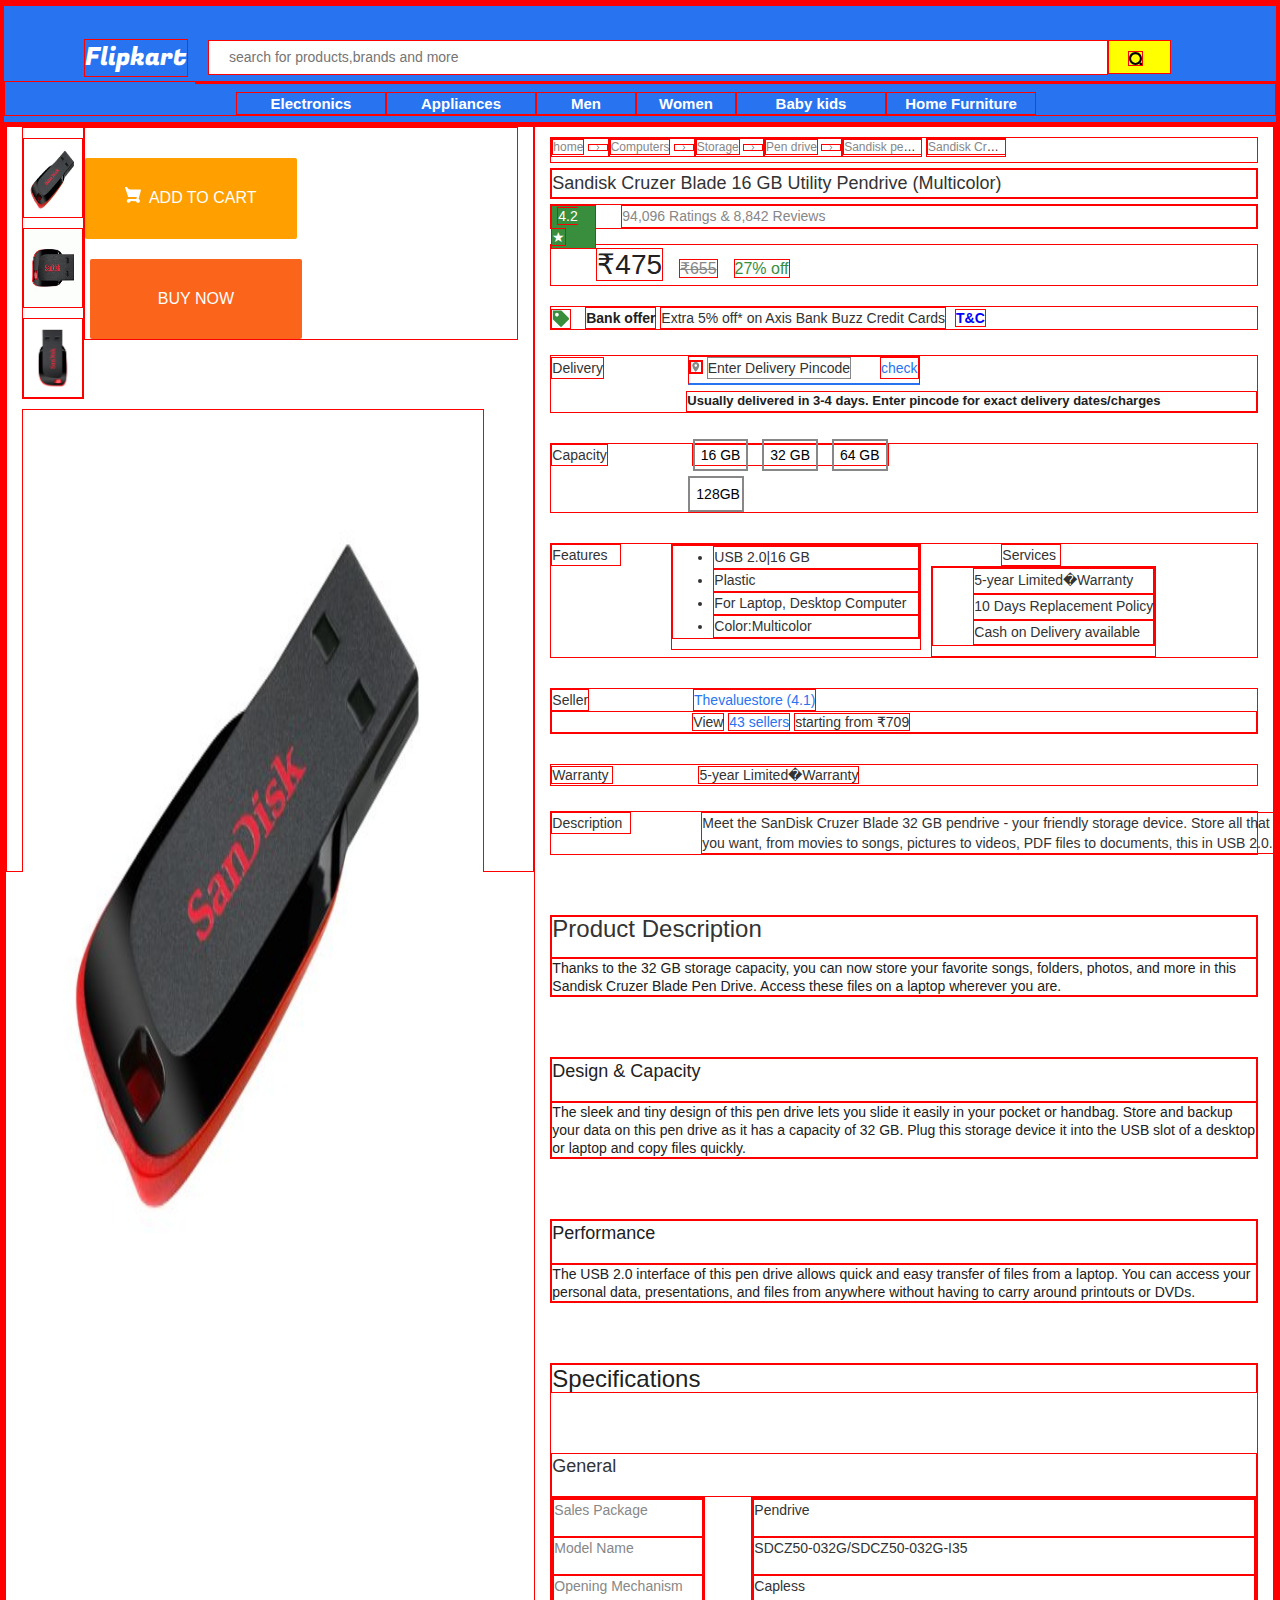
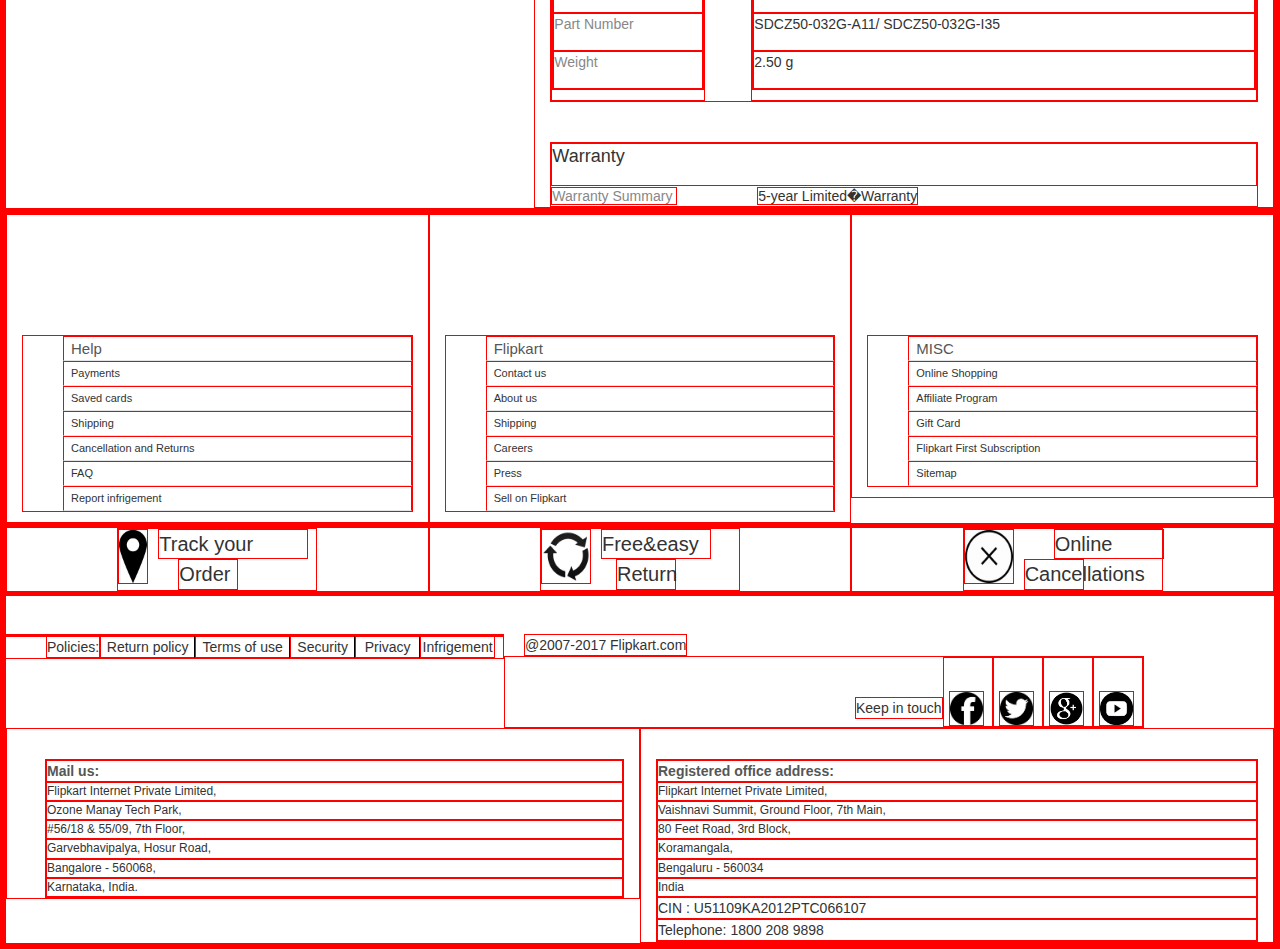
==== flipkart1.html @ 016a79a9 "Inital Commit" ====
<!DOCtype.html>
<html>
<head>
	<title></title>
	<link rel="stylesheet" href="flipkart1.css"/>
    <link rel="stylesheet" href="https://maxcdn.bootstrapcdn.com/bootstrap/3.3.7/css/bootstrap.min.css">
    <link href="https://fonts.googleapis.com/css?family=Fugaz+One" rel="stylesheet">
    </head>
    <body>

    	<section class="wrapper">
    		<div class="header clearfix">
			
			<div class="text-logo">
				Flipkart
			</div><!--end of text logo-->

			<div class="textarea">
				<input placeholder="search for products,brands and more"/>

				
         <div class="search">
				 <svg class="_2BhAHa" width="15px" height="15px" xmlns="http://www.w3.org/2000/svg" ><path d="M11.618 9.897l4.224 4.212c.092.09.1.23.02.312l-1.464 1.46c-.08.08-.222.072-.314-.02L9.868 11.66M6.486 10.9c-2.42 0-4.38-1.955-4.38-4.367 0-2.413 1.96-4.37 4.38-4.37s4.38 1.957 4.38 4.37c0 2.412-1.96 4.368-4.38 4.368m0-10.834C2.904.066 0 2.96 0 6.533 0 10.105 2.904 13 6.486 13s6.487-2.895 6.487-6.467c0-3.572-2.905-6.467-6.487-6.467"></path></svg>

				 </div>

			</div><!--end of textarea-->
            
           <div class="frontbar clearfix">
           	<ul>
           		<li>Electronics</li>
           		<li>Appliances</li>
           		<li class="entity">Men</li>
           		<li class="entity">Women</li>
           		<li>Baby&nbsp;kids</li>
           		<li>Home&nbsp;Furniture</li>
           	</ul>

           </div><!--end of frontbar-->  
		</div><!--end of header-->
    	
        <section class="product-description">
          	<div class="container-fluid">
          <div class="row">
              
              <div class="col-md-5">
              	
              	<div class="image-wrapper">
              	<div class="image-container clearfix">
              		<img src="./assests/flipkart2/pendrive.jpg">
              	</div>
              	<div class="image-container clearfix">
              		<img src="./assests/flipkart2/pendrive1.jpg">
              	</div>
              	<div class="image-container clearfix">
              		<img src="./assests/flipkart2/pendrive2.jpg">
              	</div>
               </div><!--end of image-wrapper-->

               <div class="image-container2 clearfix">
               	<img src="./assests/flipkart2/pendrive.jpg">
               </div><!--end of image-container2-->

               <div class="button-container">
               	<button class="but1">
               	<svg class="_3oJBMI" width="16" height="16" viewBox="0 0 16 16" xmlns="http://www.w3.org/2000/svg" data-reactid="101"><path class="" d="M15.32 2.405H4.887C3 2.405 2.46.805 2.46.805L2.257.21C2.208.085 2.083 0 1.946 0H.336C.1 0-.064.24.024.46l.644 1.945L3.11 9.767c.047.137.175.23.32.23h8.418l-.493 1.958H3.768l.002.003c-.017 0-.033-.003-.05-.003-1.06 0-1.92.86-1.92 1.92s.86 1.92 1.92 1.92c.99 0 1.805-.75 1.91-1.712l5.55.076c.12.922.91 1.636 1.867 1.636 1.04 0 1.885-.844 1.885-1.885 0-.866-.584-1.593-1.38-1.814l2.423-8.832c.12-.433-.206-.86-.655-.86" fill="#fff" data-reactid="102"></path></svg>
               	ADD TO CART
               	</button>
               	<button class="but2">BUY NOW</button>
               </div>
                  
              
              </div><!--end of col-md-5-->
        
              <div class="col-md-7">
        	  
        	  <div class="description1">
        	  	
        	       <div class="descrip1">
        	       <a>home</a>
                   <svg width="16" height="27" viewBox="0 0 16 27" xmlns="http://www.w3.org/2000/svg" class="_2XP0B_" data-reactid="132">
                   <path d="M16 23.207L6.11 13.161 16 3.093 12.955 0 0 13.161l12.955 13.161z" fill="#fff" class="_24NaUy" data-reactid="133"></path>
                   </svg>
        	       </div>
        	      
        	        <div class="descrip1">
        	        <a>Computers</a>
                    <svg width="16" height="27" viewBox="0 0 16 27" xmlns="http://www.w3.org/2000/svg" class="_2XP0B_">
                    <path d="M16 23.207L6.11 13.161 16 3.093 12.955 0 0 13.161l12.955 13.161z" fill="#fff" class="_24NaUy">	
                    </path>
                    </svg>
        	       </div>
        	       
        	       <div class="descrip1">
        	         <a>Storage</a>
                    <svg width="16" height="27" viewBox="0 0 16 27" xmlns="http://www.w3.org/2000/svg" class="_2XP0B_">
                    <path d="M16 23.207L6.11 13.161 16 3.093 12.955 0 0 13.161l12.955 13.161z" fill="#fff" class="_24NaUy">	
                    </path>
                    </svg>
        	       </div>
        	       
        	       <div class="descrip1">
        	       <a>Pen drive</a>
                   <svg width="16" height="27" viewBox="0 0 16 27" xmlns="http://www.w3.org/2000/svg" class="_2XP0B_">
                   <path d="M16 23.207L6.11 13.161 16 3.093 12.955 0 0 13.161l12.955 13.161z" fill="#fff" class="_24NaUy">
                   </path>
                   </svg>
        	       </div>
        	       
        	       <div class="sandisk">
        	       <a>Sandisk pen drives</a>
                   <svg width="16" height="27" viewBox="0 0 16 27" xmlns="http://www.w3.org/2000/svg" class="_2XP0B_">
                   <path d="M16 23.207L6.11 13.161 16 3.093 12.955 0 0 13.161l12.955 13.161z" fill="#fff" class="_24NaUy">
                   </path>
                   </svg>
        	       </div>
        	       
        	      <div class="sandisk">
        	       <a>Sandisk Cruzer Blade 32 GB (Multicolor)
        	      </a> 
        	      </div> 
        	  </div><!--end of description1-->
             
             <div class="description2">
              
              <div class="descrip2">
              Sandisk Cruzer Blade 16 GB Utility Pendrive  (Multicolor)	
              </div>
              
              </div><!--end of description2-->

              <div class="description3">
              
              <div class="descrip3">
              	<span>4.2 ★ </span>
              </div>

              <div class="ratings">
              	94,096 Ratings & 8,842 Reviews
              </div>
              
              </div><!--end of description3-->

              <div class="description4">
              	
              	<span class="discount-price">₹475</span>
              	<span class="actual-price">₹655</span>
              	<span class="discount-offer">27% off</span>
              
              </div><!--end of description4-->
             
             <div class="description5">
              
              <div class="descrip5-image">	
              <img src="[data-uri]" width="18" height="18" class="_3Amlen" data-reactid="188">
              </div>
             	
              <div class="bank-discount">
              Bank offer
              </div>

              <div class="extra-off">
              Extra 5% off* on Axis Bank Buzz Credit Cards
              </div>
                
              <span class="terms">
              	T&C
              </span>

             </div><!--end of description5-->
              
              <div class="description6">
              
              <div class="delivery-title">
              	Delivery
              </div>
               
              <div class="delivery-pincode">
               
              <div class="svg">
              	<svg width="12" height="12" viewBox="0 0 9 12" class="_3VH2pM" xmlns="http://www.w3.org/2000/svg"><path fill="#2874f0" class="_16TkYi" d="M4.2 5.7c-.828 0-1.5-.672-1.5-1.5 0-.398.158-.78.44-1.06.28-.282.662-.44 1.06-.44.828 0 1.5.672 1.5 1.5 0 .398-.158.78-.44 1.06-.28.282-.662.44-1.06.44zm0-5.7C1.88 0 0 1.88 0 4.2 0 7.35 4.2 12 4.2 12s4.2-4.65 4.2-7.8C8.4 1.88 6.52 0 4.2 0z" fill-rule="evenodd"></path></svg>
              </div>   	
               
               <div class="submit-pincode">
               	Enter Delivery Pincode
               </div>

               <div class="check-pincode">
               	check
               </div>

              </div><!--end of delivery-pincode-->
                 
               <div class="Delivery-time">
               	Usually delivered in 3-4 days. Enter pincode for exact delivery dates/charges
               </div>
              </div><!--end of description6-->

              <div class="description7">
              	<div class="capacity-title">
              	Capacity
              	</div>

              	<div class="drive-space">
              	<span class="drive-actualspace">16 GB</span>
              	<span class="drive-actualspace1">32 GB</span>
             	<span class="drive-actualspace1">64 GB</span>
              	</div>

              	<div class="drive-actualspace2"> 
                128GB
              	</div>
              	</div><!--end of description7-->
               
                <div class="description8 clearfix">
                	<div class="feature-title">
                	Features
                	</div>

                   <div class="feature-list">
                   	<ul>
        		    <li>USB 2.0|16 GB</li>
                    <li>Plastic</li>           		
                	<li>For Laptop, Desktop Computer</li>
                    <li>Color:Multicolor</li>           
                   	</ul>

                   </div>

                   <div class="service-title">
                   	Services
                   </div>

                   <div class="service-feature">
                   	<ul>
                   	<li>5-year Limited�Warranty</li>
                   	<li>10 Days Replacement Policy</li>
                  	<li>Cash on Delivery available</li>
                   	</ul>
                   </div>
                </div><!--end of description8-->
              
                <div class="description9">
                	
                	<div class="seller-title">
                		Seller
                	</div>

                    <div class="seller-store">
                    	Thevaluestore (4.1)
                    </div>
                     
                     <div>
                   <span class="seller-views">View</span>
                   	<span class="seller-views1"> 43 sellers</span> 
                   	<span class="seller-views2">starting from ₹709</span>
                    </div>
                </div><!--end of description9-->

                <div class="description10">
                	<span class="warranty-title">
                		Warranty
                	</span>

                	<span class="warranty-period">
                		5-year Limited�Warranty
                	</span>
                </div><!--end of description10-->
                 
                <div class="description11">
                
                <div class="description-title">
                Description	
                </div>
                
                <div class="product-description1">
                 Meet the SanDisk Cruzer Blade 32 GB pendrive - your friendly storage device. Store all that you want, from movies to songs, pictures to videos, PDF files to documents, this in USB 2.0. 
               	</div>
                </div><!--end of description11-->
                    
                  <div class="description12">
                    	
                    	<div class="producttitle-description">
                    		Product Description
                    	</div>
                    	
                    	<div class="actualproduct-description">
                    	Thanks to the 32 GB storage capacity, you can now store your favorite songs, folders, photos, and more in this Sandisk Cruzer Blade Pen Drive. Access these files on a laptop wherever you are.	
                    	</div>
                  </div><!--end of description12-->

                   <div class="description13">
                    	
                   	<div class="product-design">
                    		Design & Capacity
                   	</div>
                    	
                    <div class="actualproduct-design">
                    	The sleek and tiny design of this pen drive lets you slide it easily in your pocket or handbag. Store and backup your data on this pen drive as it has a capacity of 32 GB. Plug this storage device it into the USB slot of a desktop or laptop and copy files quickly.
                    	</div>
                  </div><!--end of description13-->
                 
                 <div class="description14">
                    	
                   	<div class="product-design">
                    		Performance
                   	</div>
                    	
                    <div class="actualproduct-design">
                    	The USB 2.0 interface of this pen drive allows quick and easy transfer of files from a laptop. You can access your personal data, presentations, and files from anywhere without having to carry around printouts or DVDs.
                    	</div>
                  </div><!--end of description14-->

                 <div class="description15"> 
                 
                 <div class="product-specification">
                 	Specifications
                 </div>

                 <div class="gen">
                 	General
                 </div>
 
                 <div class="general-part1">
                 	<ul>
                 		<li>Sales Package</li>
                 		<li>Model Name</li>
                 		<li>Opening Mechanism</li>
                 		<li>Part Number</li>
                 		<li>Weight</li>
                 	</ul>
                 </div>                 

                 <div class="general-part2">
                 	<ul>
                 	<li>Pendrive</li>
                 	<li>SDCZ50-032G/SDCZ50-032G-I35</li>
                 	<li>Capless</li>
                	<li>SDCZ50-032G-A11/ SDCZ50-032G-I35</li>
                 	<li>2.50 g</li>
                 	</ul>
                 </div>                 
                   
                 </div><!--end of description15-->

                  <div class="description16">
                    
                    <div class="Warranty-details">Warranty
                    </div>
                    <span class="warranty-sum">
                    	Warranty Summary
                    </span>
                    <span class="warranty-sum1">5-year Limited�Warranty</span>
                    
                  </div><!--end of description16-->
              </div><!--end of col-md-7-->
            
            </div>
            </div><!--end of container-fluid--> 
        </section><!--end of product-description--> 


        <div class="footer">
        <div class="container-fluid">
          <div class="row">
            <div class="col-md-4">
                 <ul class="site-information">
                   
                   <li id="first-title">Help</li>
                   <li>Payments</li>
                   <li>Saved cards</li>
                   <li>Shipping</li>
                   <li>Cancellation and Returns</li>
                   <li>FAQ</li>
                   <li>Report infrigement</li>
                 
                 </ul>           
            </div><!--end of col-md-4-->
            
             <div class="col-md-4">
              <ul class="site-information">
                   
                   <li id="first-title">Flipkart</li>
                   <li>Contact us</li>
                   <li>About us</li>
                   <li>Shipping</li>
                   <li>Careers</li>
                   <li>Press</li>
                   <li>Sell on Flipkart</li>
                 
                 </ul>           
            </div><!--end of col-md-4-->

             <div class="col-md-4">
              <ul class="site-information">
                   
                   <li id="first-title">MISC</li>
                   <li>Online Shopping</li>
                   <li>Affiliate Program</li>
                   <li>Gift Card</li>
                   <li>Flipkart First Subscription</li>
                   <li>Sitemap</li>
                   
                 </ul>
            </div><!--end of col-md-4-->
          </div><!--emd of row-->
        </div><!--end of container-fluid5-->

       <div class="container-fluid">
         <div class="row">
           <div class="col-md-4">
           
            <section class="box">
             <div class="image1">
               <img src="./assests/location.png"> 
             </div>  
             <div class="track-container">Track your</div>
             <div class="order-container">Order</div>
             </section>
           
           </div><!--end of col-md-4-->
           
           <div class="col-md-4">
             
              <section class="box">
             <div class="image2">
               <img src="./assests/recycle.png"> 
             </div>  
             <div class="free-container">Free&easy</div>
             <div class="return-container">Return</div>
             </section>

           </div><!--end of col-md-4-->
           <div class="col-md-4">
             
              <section class="box">
             <div class="image3">
               <img src="./assests/cancel.png"> 
             </div>  
             <div class="online-container">Online</div>
             <div class="cancel-container">Cancellations</div>
             </section>

           </div><!--end of col-md-4-->
         </div><!--end of row-->
       </div><!--end of container-fluid6-->

       <div class="policies">
         
         <ul>
           <li class="first-policy">Policies:</li>
            <li  class="policy-title">Return policy</li>
             <li class="policy-title">Terms of use</li>
              <li class="policy-title1">Security</li>
               <li class="policy-title1">Privacy</li>
                <li class="policy-title2">Infrigement</li>
         </ul>
       </div><!--end of policies-->

       <div class="copyright">
       @2007-2017 Flipkart.com
       </div><!--end of copyright-->


       <div class="touch clearfix">
       
       <div class="keep">Keep in touch</div>
       
       <section class="social">
       <div class="facebook">
         <img src="./assests/keep in touch/facebook.jpg">
       </div>
       </section>
       
       <section class="social">
       <div class="twitter">
         <img src="./assests/keep in touch/twitter.jpg">
       </div>
       </section>

       <section class="social">
       <div class="google">
         <img src="./assests/keep in touch/google.png">
       </div>
       </section>
       
       <section class="social">
       <div class="youtube">
         <img src="./assests/keep in touch/youtube.jpg">
       </div>
       </section>
       </div><!--end of touch-->
       
      
      <div class="container-fluid">
      <div class="row">
      
      <div class="col-md-6">
      <section class="mail-container">
        
        <div id="mail">Mail us:</div>
        <div class="address">Flipkart Internet Private Limited,</div>
         <div class="address">Ozone Manay Tech Park,</div>
          <div class="address">#56/18 & 55/09, 7th Floor,</div>
           <div class="address">Garvebhavipalya, Hosur Road,</div>
            <div class="address">Bangalore - 560068,</div>
             <div class="address">Karnataka, India.</div>
      
      </section><!--end of mail-container-->  
      </div><!--end of col-md-6-->

      <div class="col-md-6">
      <section class="office-container">
       
        <div id="office">Registered office address:</div>
        <div class="address">Flipkart Internet Private Limited,</div>
         <div class="address">Vaishnavi Summit, Ground Floor, 7th Main,</div>
          <div class="address">80 Feet Road, 3rd Block,</div>
           <div class="address">Koramangala,</div>
            <div class="address">Bengaluru - 560034</div>
             <div class="address">India</div>
             <div class="adress">CIN : U51109KA2012PTC066107</div>
             <div class="adress">Telephone: 1800 208 9898</div>
      
      </section><!--end of office-container--> 
      </div><!--end of col-md-6-->
      </div><!--end of row-->
      </div><!--end of container-fluid7-->
        
      </div><!--end of footer--> 
          
    	</section><!--end of wrapper-->

    </body>
    </html>
---- flipkart1.css ----
*{
	border:1px solid red;
}

.clearfix:after {
  content: "";
  display: table;
  clear: both;
}

.header{
	background-color:#2874f0;
	color:white;
	height:120px;
}

.text-logo{
	font-size: 25px;
    margin-top: 35px;
    margin-left: 80px;
    float:left;
  font-family: 'Fugaz One', cursive;
}

.textarea input{
   margin-left:20px;
   margin-top: 35px;
   width:900px;
   height:35px;
   line-height:35px;
   padding-left:20px;
   float:left;
   color:black;
}

.search{ 

    width: 63px;
    height: 34.4px;
    background-color: yellow;
    float: left;
    margin-top: 35px;   
}

._2BhAHa{
	
   margin-top: 10px;
   margin-left: 19px;
}
.frontbar{
margin-top:75px;
}

.frontbar ul li {
    list-style: none;
    float: left;
    text-decoration: none;
    font-size: 15px;
    width: 150px;
    text-align: center;
    margin-top: 9px;
    letter-spacing:0;
    font-weight:bold;
}

.frontbar ul{
	margin-left:190px;
}

.frontbar .entity{
	width:100px;
}

.image-wrapper{
	float:left;
}

.image-container{
	width:60px;
	height:80px;
	margin-top:10px;
	
}

.image-container img{
	width:100%;
	height:100%;
}

.image-container2{
	
    max-height: 462px;
    max-width: 462px;
	margin-top:10px;
	float:left; 
}

.image-container2 img{
	width:100%;
	height:100%;
	
}

.button-container{
max-width:462px;
margin-left:62px;
}

.but1{
    margin-top: 30px;
    width: 49%;
    height: 9%;
    border: none;
    border-radius:2px;
    background: #ff9f00;
    color: #fff;
    outline:none;
    cursor:pointer;
    font-size:16px;
    font-weight:500;
}

._3oJBMI{
	margin-right:4px;
	border:none;
}

.but2{
    margin-top: 20px;
    width: 49%;
    height: 9%;
    margin-left: 5px;
    background-color:#fb641b;
    color:white;
    outline:none;
    cursor:pointer;
    font-size:16px;
    font-weight:500;
    border:none;
    border-radius:2px;

}

.description1{
	margin-top:10px;
}



.descrip1{
	display:inline-block;
	/*width:80px*/
	float:left;
    font-size:12px;
    cursor:pointer;
    text-decoration:none;
    color:inherit; 
}

.descrip1 a{
	text-decoration:none; 
	color: #878787;
}

.sandisk{
	
    font-size:12px; 
    display:inline-block;
    cursor:pointer;
    text-decoration:none;
    color:inherit; 
    max-width: 80px;
    white-space: nowrap;
    overflow: hidden;
    text-overflow: ellipsis;
}

  .sandisk a{
	text-decoration:none; 
	color: #878787;
}

._2XP0B_ {
    height: 7px;
    width: 20px;
    /*-webkit-transform: rotate(180deg);*/
    transform: rotate(180deg);
    vertical-align: middle;
}

._24NaUy {
    fill: #878787;
}

.description2{
	 margin-top: 5px;
}

.descrip2{
  font-size: 18px;
  font-weight: inherit;
  line-height:1.5; 
}

.description3{
 margin-top: 5px;
 line-height:1.5; 

}

.descrip3{
	width:45px;
	background-color:#388e3c;
	color:white;
	float:left;
}

.descrip3 span{
	margin-left:5px; 
}

.ratings{
	font-weight:500;
    color:#878787;
    margin-left:70px;
}

.description4{
	margin-top:15px;
}

.discount-price{
    font-size: 28px;
    font-weight:500;
    color: #212121;
}

.actual-price{
    font-size: 16px;
    margin-left:12px;
    color: #878787;
    text-decoration:line-through;
}
.discount-offer{
    margin-left: 12px;
    font-size: 16px;
    font-weight: 500;
    color: #388e3c;
}

.description5{
	margin-top:20px;
}

.descrip5-image{
display:inline-block; 
}

.bank-discount{
	margin-left:10px;
	color: #212121;
    font-weight:bold;
    display:inline-block; 
    font-size:14px; 
}

.extra-off{
	display:inline-block;

}

.terms{
    margin-left: 5px;
    font-weight: bold;
    color: blue;
}

.description6{
	margin-top:25px;
}

.delivery-title{
display:inline-block;
fill: #878787 
 font-size:13px;
 font-weight: 500;
}

.delivery-pincode{
	display:inline-block;
	border-bottom:2px solid #2874f0;
	padding-bottom:4px;
	margin-left: 80px;  
}

.svg{
display:inline-block;
}

._16TkYi{
	fill: #878787; 
}

.submit-pincode{
display:inline-block;
letter-spacing:0; 
border:1px solid #878787;
}

.check-pincode{
display:inline-block;
margin-left:25px;
color:#2874f0; 
}

.delivery-time{
    margin-left: 135px;
    margin-top: 6;
    color: #212121;
    font-weight:bold;
    font-size:13px;
}

.description7{
margin-top:30px;
}

.capacity-title{
	display:inline-block; 
}

.drive-space{
	display:inline-block;
	margin-left:80px; 
}

.drive-actualspace{
 border:2px solid #878787;
 padding:6px;
 color:black;
}

.drive-actualspace1{
border:2px solid #878787;
padding:6px;
margin-left:10px;
color:black;
	}

.drive-actualspace2{
    border: 2px solid #878787;
    padding: 6px;
    margin-left: 137px;
    color: black;
    width: 56px;
    margin-top:10px;
	}

	.description8{
		margin-top:30px;
	}

	.feature-title{
		width:70px;
		float:left;  
		 
	}

	.feature-list {
		
		width:250px; 
		margin-left:50px;
		float:left;
	    line-height: 1.5; 
	    
	}

	.service-title{
    width:60px;
    float:left;
    margin-left:80px; 
	}

	.service-feature{
		float:left;
		list-style:none;
		margin-left:10px;
	    line-height: 1.7; 
	}

	.service-feature li{
	list-style:none;
	 
	}

	.description9{
		margin-top:30px;
	}

	.seller-title{
		display:inline-block;

	}

	.seller-store{
	 display: inline-block;
     margin-left: 100;
     color:#2874f0;
	}

	.seller-views{
		margin-left: 140px;
	}

	.seller-views1{
		color:#2874f0;
	}

    .description10{
      margin-top:30px;
       }
    
	.warranty-title{
     margin-left:;
	}

	.warranty-period{
	margin-left:85px;	
	}

	.description11{
		margin-top:25px;
	}

	.description-title{
		float:left;
		width:80px;
	}

	.product-description1{
	 /*float: left;*/
    width: 595px;
    margin-left:150px;
	}

	.description12{
		margin-top:60px;
		
	}

    .producttitle-description{
    	font-size: 24px;
    font-weight: 500;
    line-height: 1;
    padding-bottom: 16px;
    }

    .actualproduct-description{
    font-size: 14px;
    font-weight: 400;
    line-height: 1.29;
    color: #212121;
    }

   .description13{
       margin-top:60px;
	   
   } 

   .product-design{
     font-size: 18px;
    font-weight: 400;
    color: #212121;
    padding-bottom: 16px;

    }

   .actualproduct-design{
    font-size: 14px;
    font-weight: 400;
    line-height: 1.29;
    color: #212121;

    }

   .description14{
       margin-top:60px;
	   
   }

   .product-design{
     font-size: 18px;
    font-weight: 400;
    color: #212121;
    padding-bottom: 16px;
   }

   .actualproduct-design{
     font-size: 14px;
    font-weight: 400;
    line-height: 1.29;
    color: #212121;
   }

    .description15{
       margin-top:60px;
    } 
   
   .product-specification{
      font-size: 24px;
    font-weight: 500;
    line-height: 1.14;
    color: #212121;
   }

   .gen{
   	    padding-bottom: 16px;
    font-size: 18px;
    white-space: nowrap;
    line-height: 1.4;
    margin-top:60px;
   }

.general-part1{

	float: left;
}
 
   .general-part1 li{
    list-style:none; 
    padding-bottom:16px;
    color: #878787;
    width: 150px;
   
   }

   .general-part1 ul{
   	padding:0;
   }

  .general-part2{
	margin-left:200px;
    }

   .general-part2 li{
    list-style:none; 
    padding-bottom:16px;
    /*color: #878787;*/
    /*float:left;*/
   }

   .general-part2 ul{
   	padding:0;
   }

   .description16{
       margin-top:40px;
    } 

   .Warranty-details{
   	 padding-bottom: 16px;
    font-size: 18px;
    white-space: nowrap;
    line-height: 1.4;
   }

   .warranty-sum{
   	color: #878787;
   }
   .warranty-sum1{
    margin-left: 80px;
   }


   #first-title{
  font-size: 15px;
  color:#565656;
  font-weight:500;
  padding:0 7px;
  
}

.site-information{
	margin-top: 120px;
}

.site-information li{
list-style:none;
border-bottom:1px solid #e4e4e4;
font-size:11px;
padding:2px; 
padding:0 7px;
line-height:23px;


}

.box{
width:200px;
margin:auto;
}

.image1{
     width: 30px;
    height: 55px;
    float:left;
}

.image1 img{
  width:100%;
  height:100%;
}

.track-container{
  font-size:20px;
  width:150px;
  margin-left:40px;
  
}

.order-container{
    font-size: 20px;
    width: 60px;  
    margin-left: 60px;
}


.image2{
     width: 50px;
    height: 55px;
    float:left;
}

.image2 img{
  width:100%;
  height:100%;
}

.free-container{
   font-size: 20px;
   width: 110px;
   margin-left: 60px;
  
}

.return-container{
    font-size: 20px;
    width: 60px;  
    margin-left:75px;
}


.image3{
    width: 50px;
    height: 55px;
    float: left;
}

.image3 img{
  width:100%;
  height:100%;
}

.online-container{
  font-size:20px;
  width:110px;
  margin-left:90px;
  
}

.cancel-container{
    font-size: 20px;
    width: 60px;  
    margin-left: 60px;
}

.policies{
    margin-top: 40px;
    width: 500px;
    float: left;

}

.first-policy{
  float:left;
  list-style:none; 
}

.policy-title {
  list-style:none;
  float:left;
  border-right:1px solid black;
  width:95px;
  text-align:center;  
}

.policy-title1{
  list-style:none;
  float:left;
  border-right:1px solid black;
  width:65px;
  text-align:center;  
}

.policy-title2{
  list-style:none;
  float:left;
  width:75px;
  text-align:center;  
}

.copyright{
   margin-top: 40px;
   float:left;
   margin-left:20px; 
}

.touch{
  float:left;
}

.keep{
float:left;
margin-top:40px;
margin-left:350px;
}

.social{
  width:50px;
  float:left;
}

.facebook{
 float:left;
 width: 35px;
 height: 35px;
 margin-top:33px;
 margin-left:5px;
}

.facebook img{
  width:100%;
  height:100%;
}

.twitter{
 float:left;
 width: 35px;
 height: 35px;
 margin-top:33px;
 margin-left:5px;
}

.twitter img{
  width:100%;
  height:100%;
}

.google{
 float:left;
 width: 35px;
 height: 35px;
 margin-top:33px;
 margin-left:5px;
}

.google img{
  width:100%;
  height:100%;
}

.youtube{
 float:left;
 width: 35px;
 height: 35px;
 margin-top:33px;
 margin-left:5px;
}

.youtube img{
  width:100%;
  height:100%;
}

.mail-container{
  margin-left:23px;
  margin-top:30px;
}

#mail{
 color:#565656;
  font-weight:bold;
  font-size:14px;
}

#office{
  color:#565656;
  font-weight:bold;
  font-size:14px;
}

.address{
  font-size:12px;
}

.office-container{
  margin-top:30px;
}
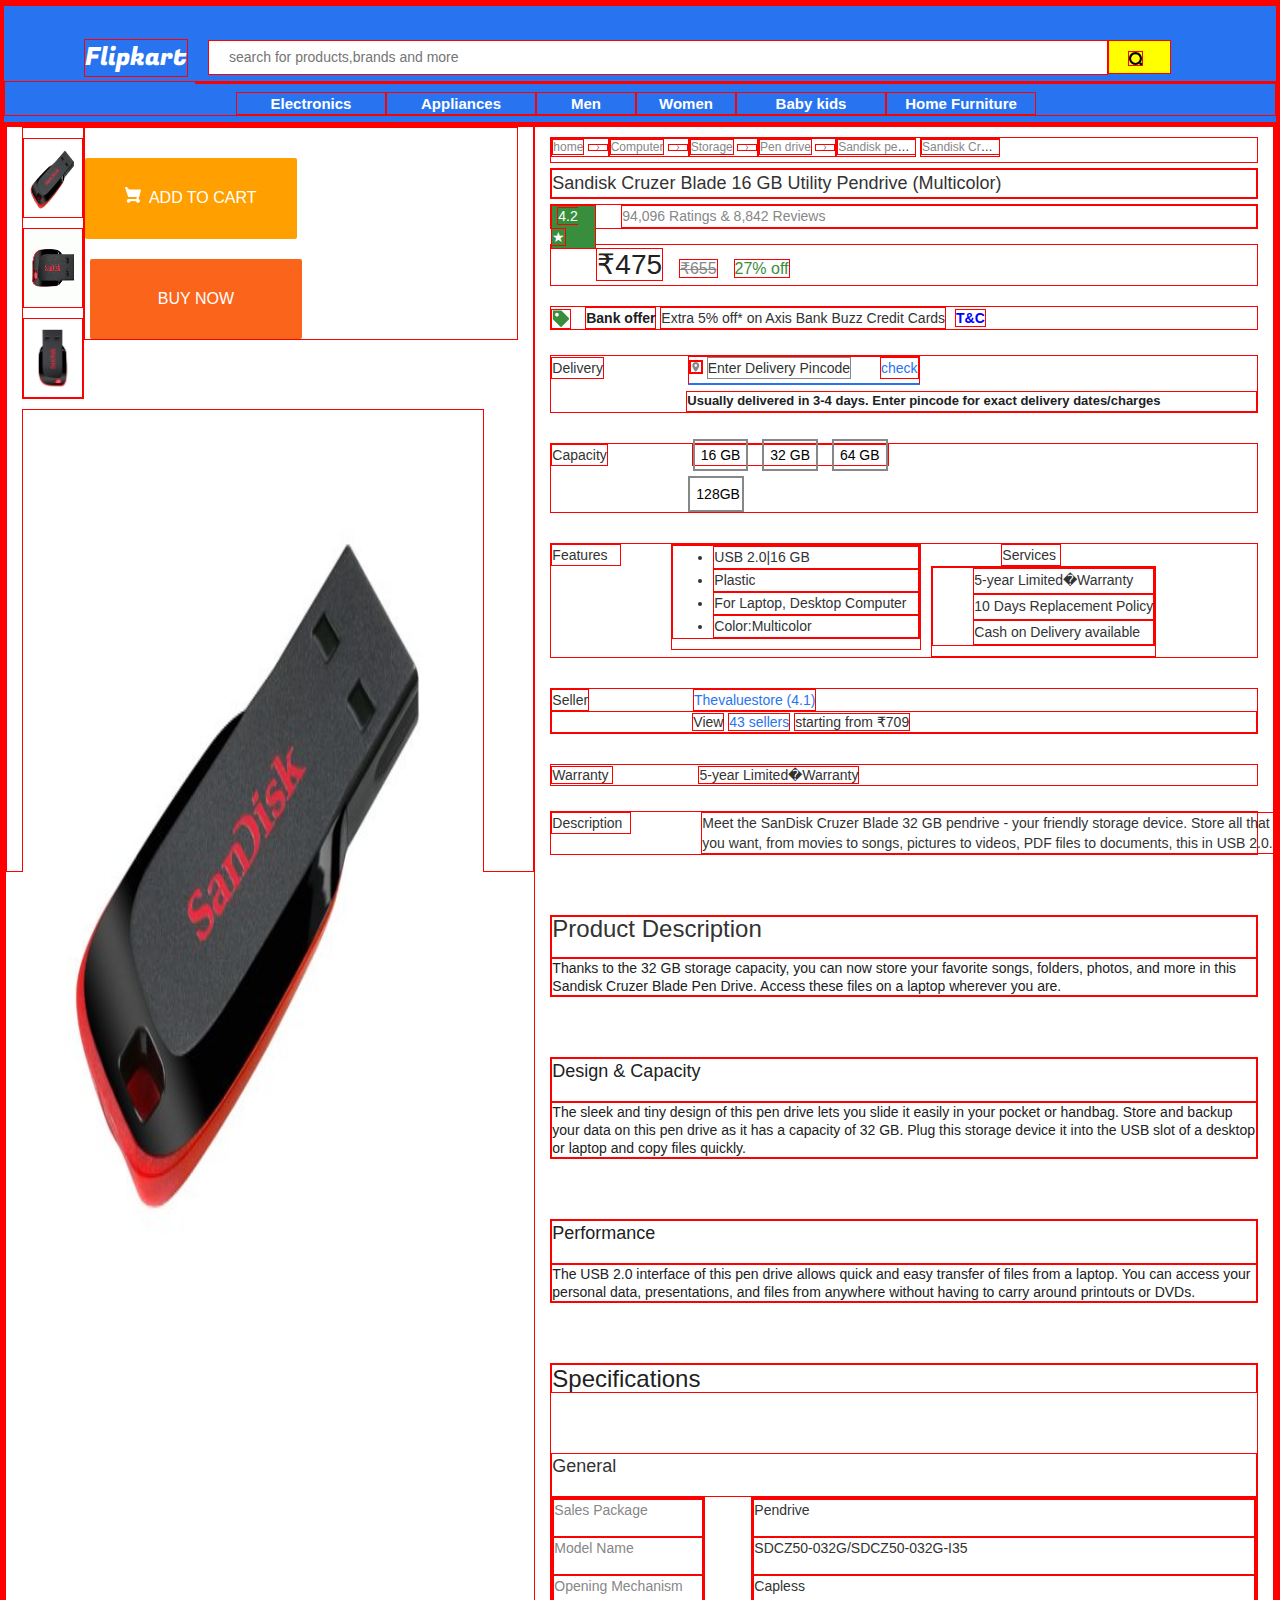
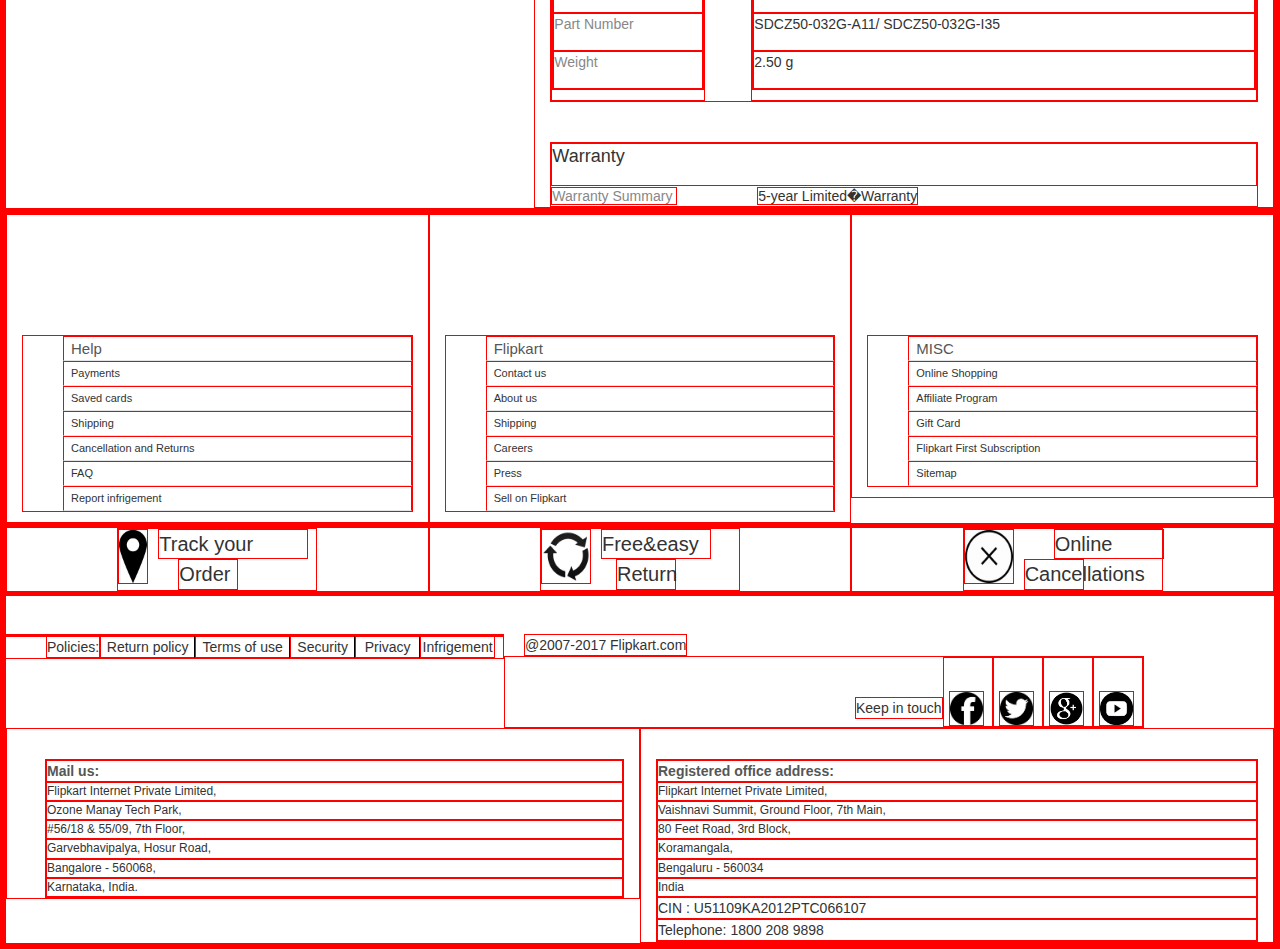
==== commit e94b25b6: "changed computer" ====
--- a/flipkart1.html
+++ b/flipkart1.html
@@ -84,7 +84,7 @@
         	       </div>
         	      
         	        <div class="descrip1">
-        	        <a>Computers</a>
+        	        <a>Computer</a>
                     <svg width="16" height="27" viewBox="0 0 16 27" xmlns="http://www.w3.org/2000/svg" class="_2XP0B_">
                     <path d="M16 23.207L6.11 13.161 16 3.093 12.955 0 0 13.161l12.955 13.161z" fill="#fff" class="_24NaUy">	
                     </path>
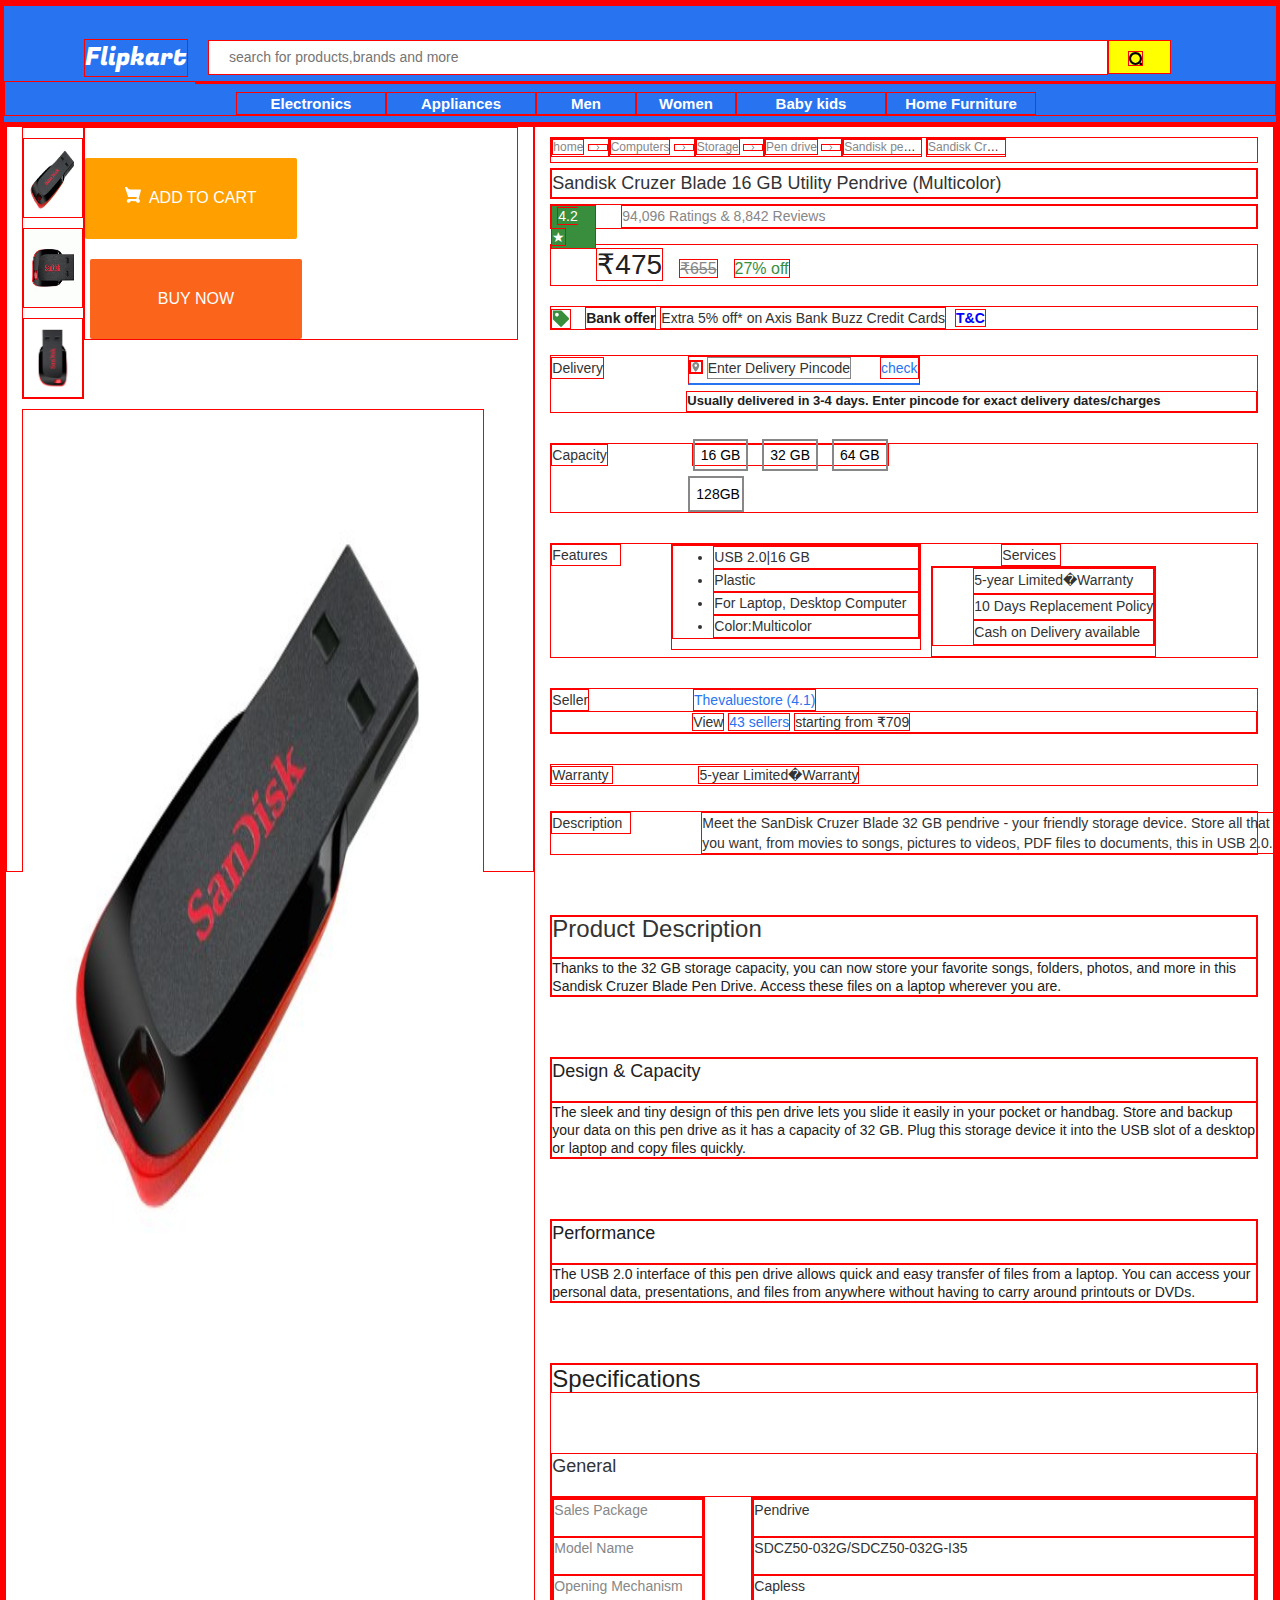
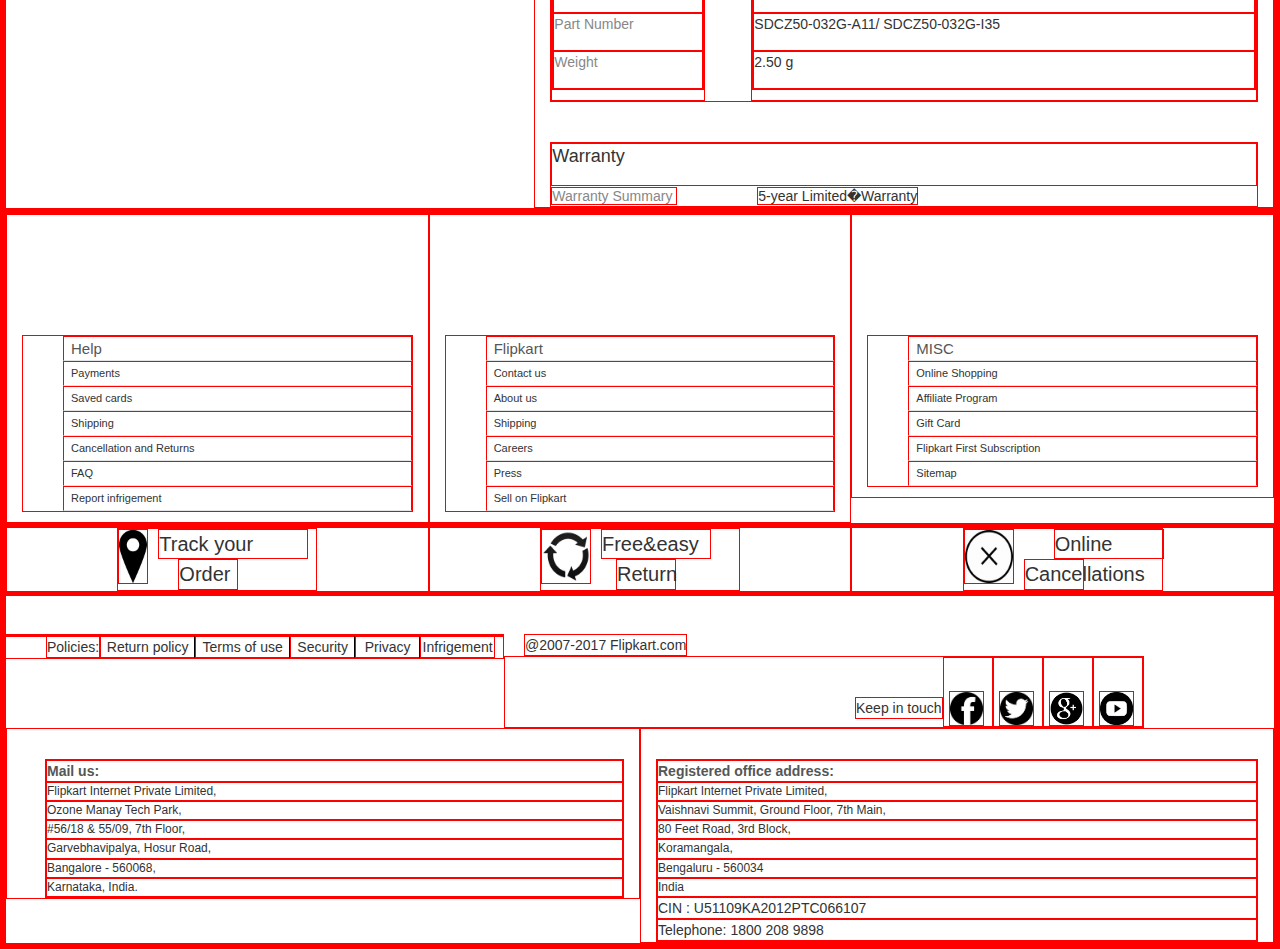
==== commit 085c7baa: "changed computers" ====
--- a/flipkart1.html
+++ b/flipkart1.html
@@ -84,7 +84,7 @@
         	       </div>
         	      
         	        <div class="descrip1">
-        	        <a>Computer</a>
+        	        <a>Computers</a>
                     <svg width="16" height="27" viewBox="0 0 16 27" xmlns="http://www.w3.org/2000/svg" class="_2XP0B_">
                     <path d="M16 23.207L6.11 13.161 16 3.093 12.955 0 0 13.161l12.955 13.161z" fill="#fff" class="_24NaUy">	
                     </path>
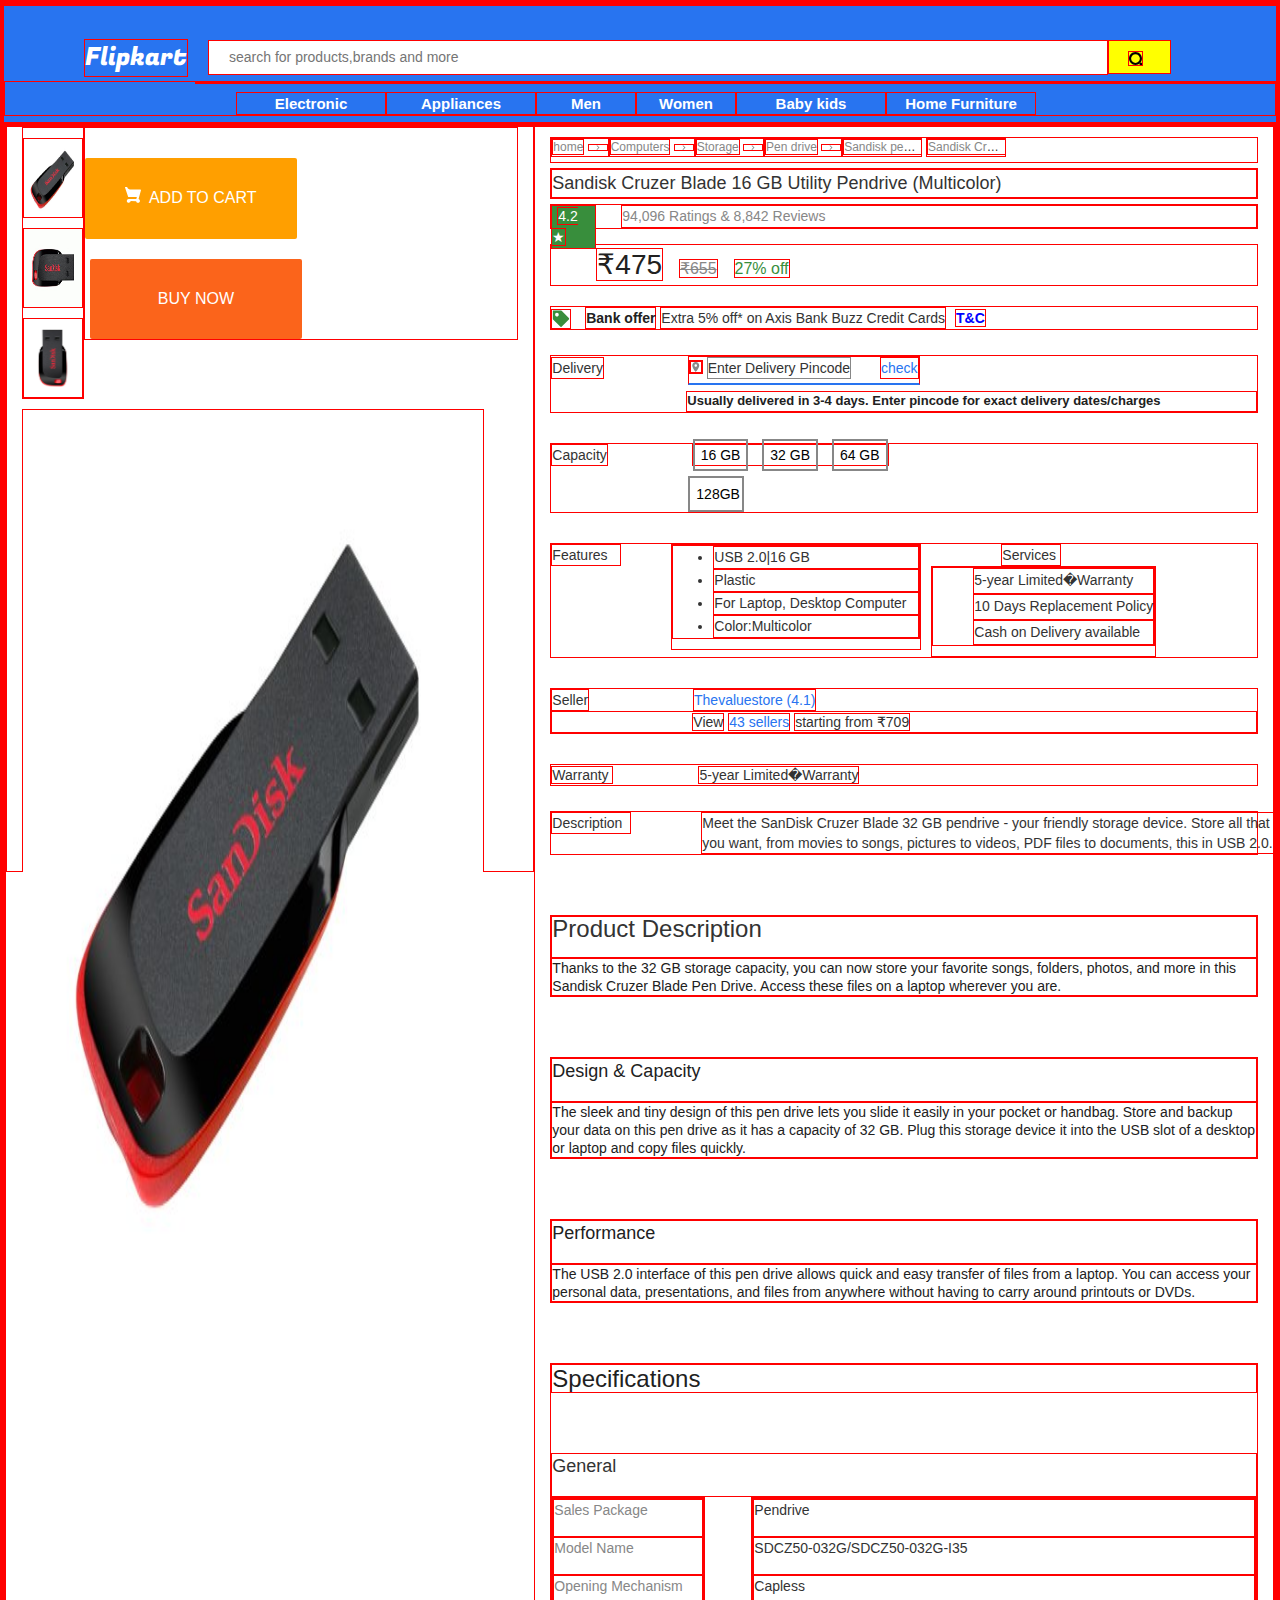
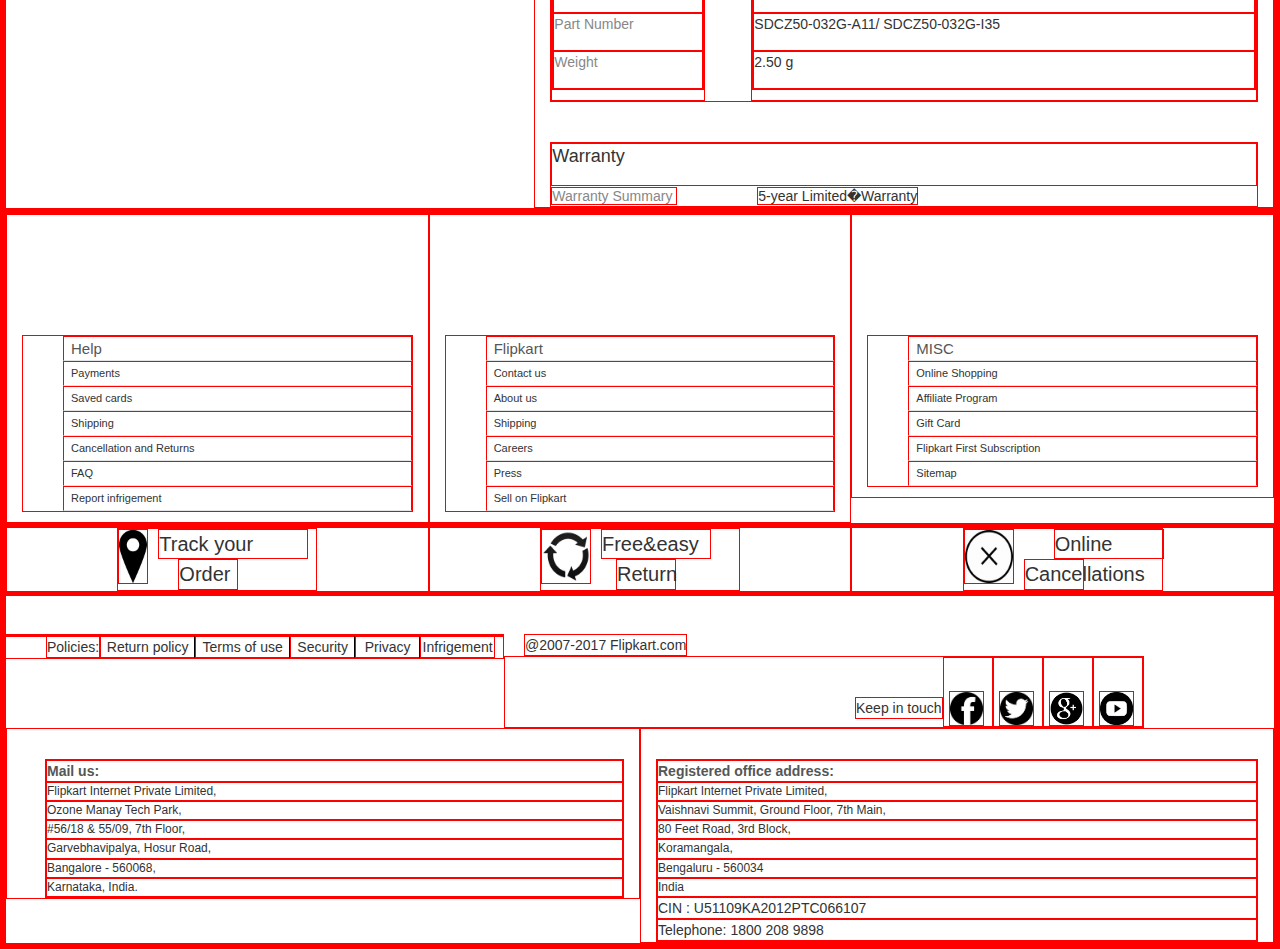
==== commit 83edde9c: "Change Electronic text" ====
--- a/flipkart1.html
+++ b/flipkart1.html
@@ -28,7 +28,7 @@
             
            <div class="frontbar clearfix">
            	<ul>
-           		<li>Electronics</li>
+           		<li>Electronic</li>
            		<li>Appliances</li>
            		<li class="entity">Men</li>
            		<li class="entity">Women</li>
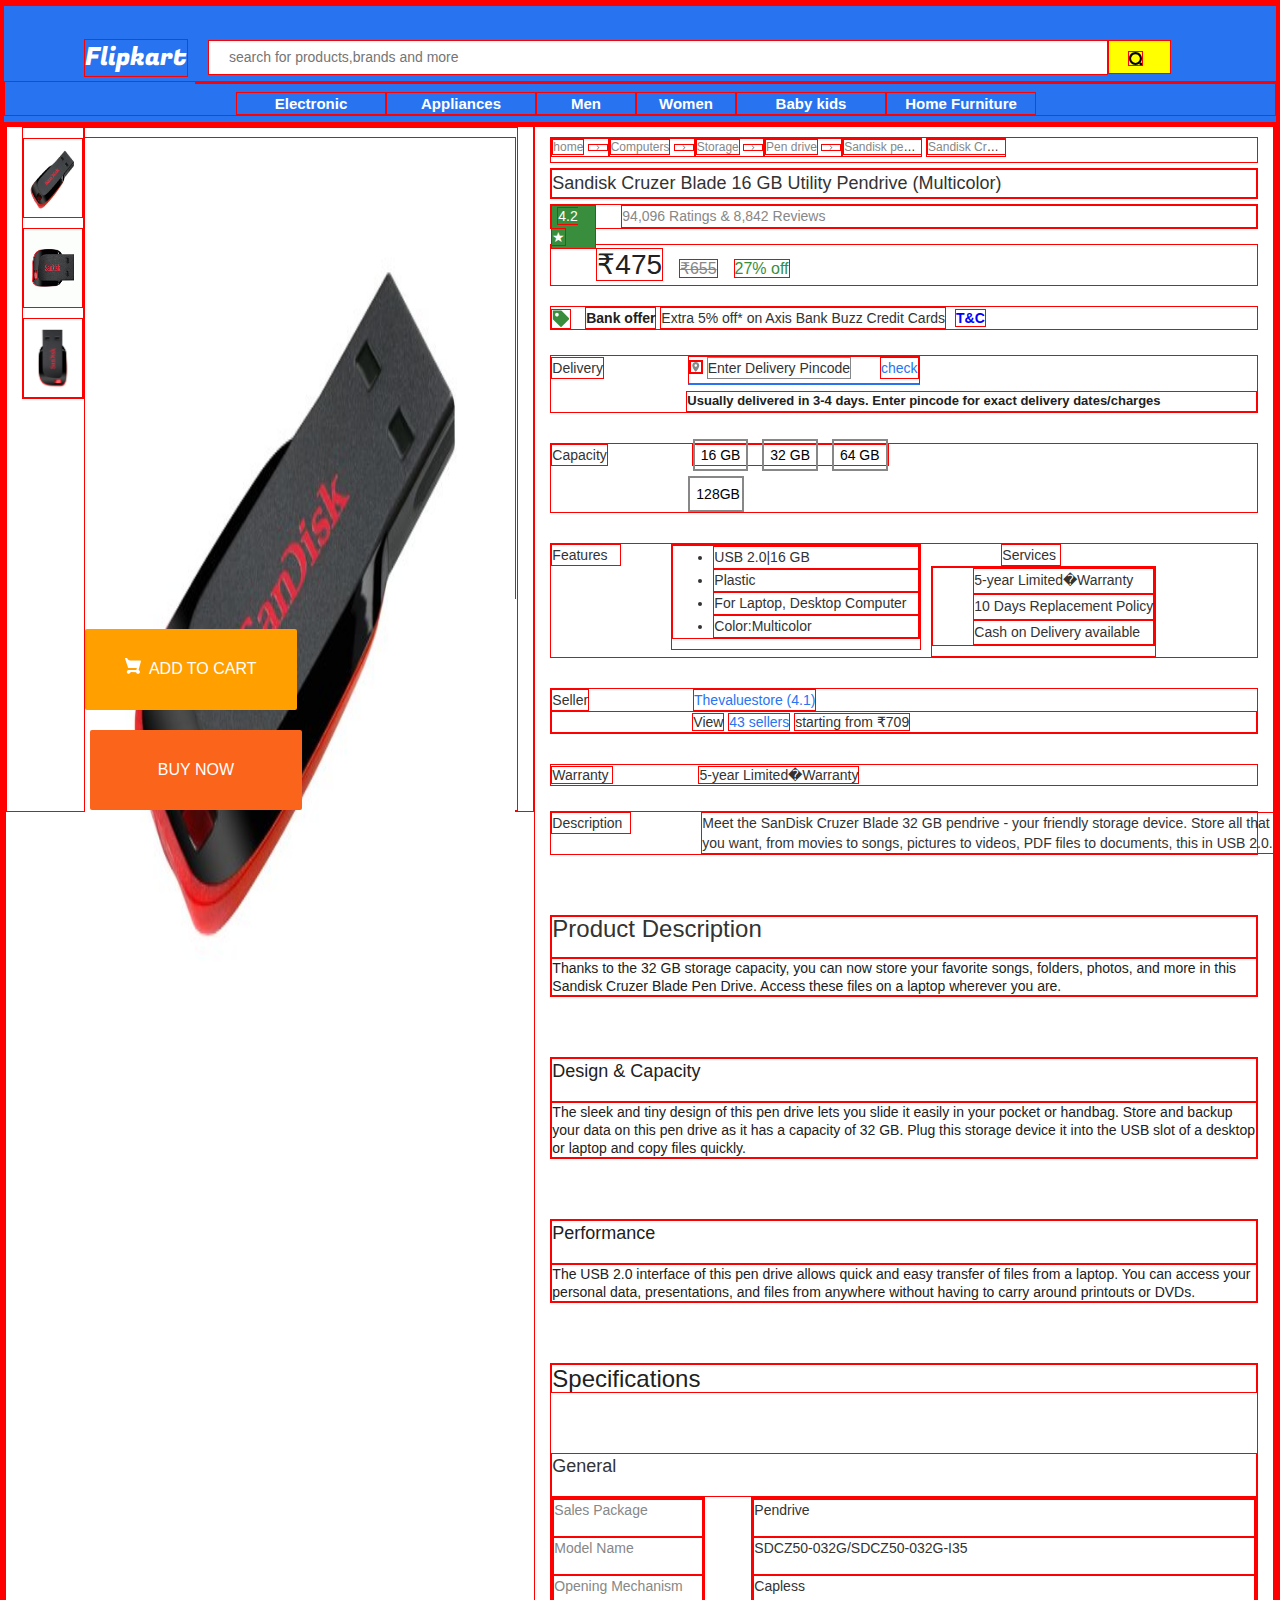
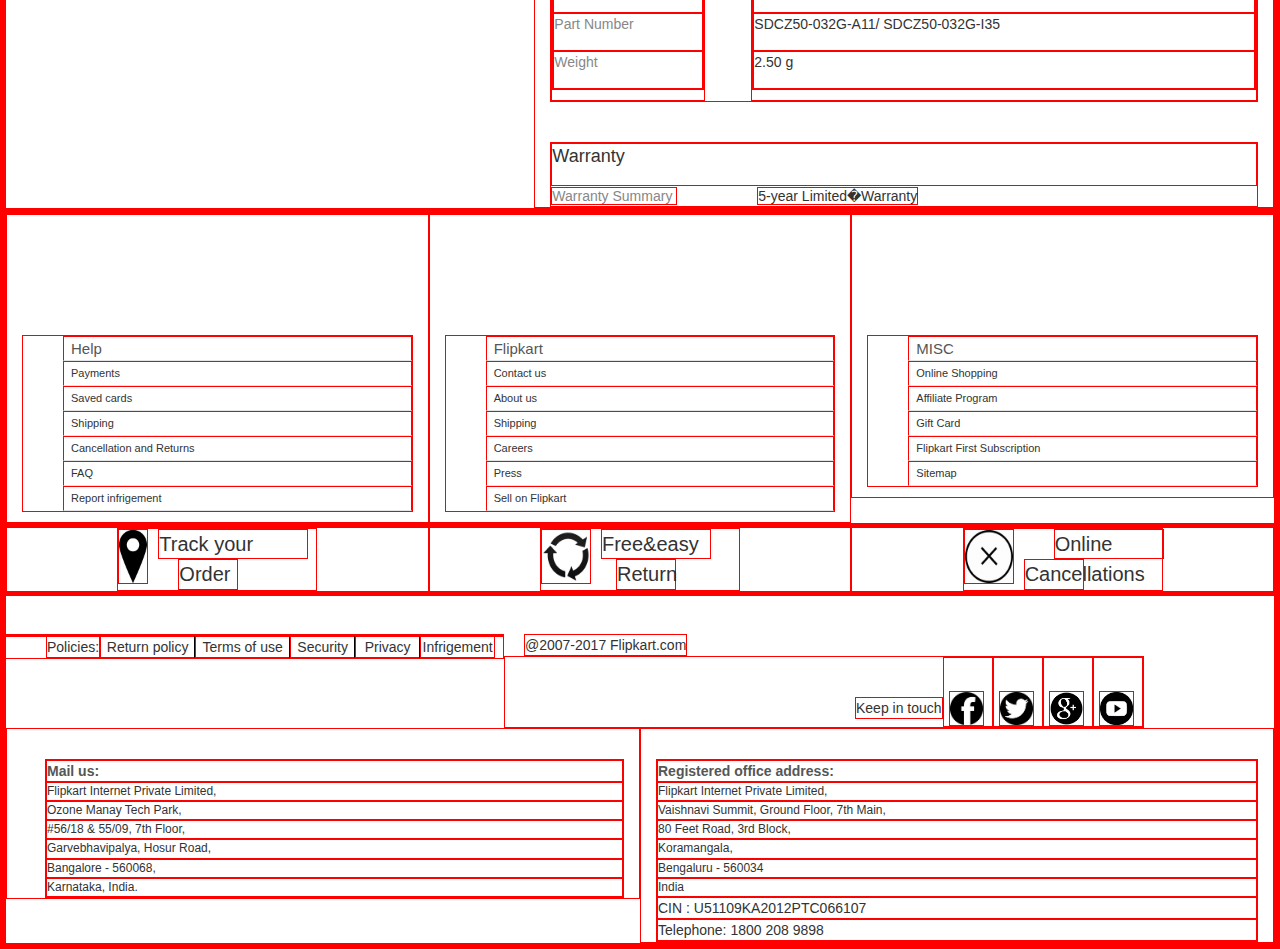
==== commit e8eadb90: "Initial Commit" ====
--- a/flipkart1.html
+++ b/flipkart1.html
@@ -1,535 +1,535 @@
-<!DOCtype.html>
-<html>
-<head>
-	<title></title>
-	<link rel="stylesheet" href="flipkart1.css"/>
-    <link rel="stylesheet" href="https://maxcdn.bootstrapcdn.com/bootstrap/3.3.7/css/bootstrap.min.css">
-    <link href="https://fonts.googleapis.com/css?family=Fugaz+One" rel="stylesheet">
-    </head>
-    <body>
-
-    	<section class="wrapper">
-    		<div class="header clearfix">
-			
-			<div class="text-logo">
-				Flipkart
-			</div><!--end of text logo-->
-
-			<div class="textarea">
-				<input placeholder="search for products,brands and more"/>
-
-				
-         <div class="search">
-				 <svg class="_2BhAHa" width="15px" height="15px" xmlns="http://www.w3.org/2000/svg" ><path d="M11.618 9.897l4.224 4.212c.092.09.1.23.02.312l-1.464 1.46c-.08.08-.222.072-.314-.02L9.868 11.66M6.486 10.9c-2.42 0-4.38-1.955-4.38-4.367 0-2.413 1.96-4.37 4.38-4.37s4.38 1.957 4.38 4.37c0 2.412-1.96 4.368-4.38 4.368m0-10.834C2.904.066 0 2.96 0 6.533 0 10.105 2.904 13 6.486 13s6.487-2.895 6.487-6.467c0-3.572-2.905-6.467-6.487-6.467"></path></svg>
-
-				 </div>
-
-			</div><!--end of textarea-->
-            
-           <div class="frontbar clearfix">
-           	<ul>
-           		<li>Electronic</li>
-           		<li>Appliances</li>
-           		<li class="entity">Men</li>
-           		<li class="entity">Women</li>
-           		<li>Baby&nbsp;kids</li>
-           		<li>Home&nbsp;Furniture</li>
-           	</ul>
-
-           </div><!--end of frontbar-->  
-		</div><!--end of header-->
-    	
-        <section class="product-description">
-          	<div class="container-fluid">
-          <div class="row">
-              
-              <div class="col-md-5">
-              	
-              	<div class="image-wrapper">
-              	<div class="image-container clearfix">
-              		<img src="./assests/flipkart2/pendrive.jpg">
-              	</div>
-              	<div class="image-container clearfix">
-              		<img src="./assests/flipkart2/pendrive1.jpg">
-              	</div>
-              	<div class="image-container clearfix">
-              		<img src="./assests/flipkart2/pendrive2.jpg">
-              	</div>
-               </div><!--end of image-wrapper-->
-
-               <div class="image-container2 clearfix">
-               	<img src="./assests/flipkart2/pendrive.jpg">
-               </div><!--end of image-container2-->
-
-               <div class="button-container">
-               	<button class="but1">
-               	<svg class="_3oJBMI" width="16" height="16" viewBox="0 0 16 16" xmlns="http://www.w3.org/2000/svg" data-reactid="101"><path class="" d="M15.32 2.405H4.887C3 2.405 2.46.805 2.46.805L2.257.21C2.208.085 2.083 0 1.946 0H.336C.1 0-.064.24.024.46l.644 1.945L3.11 9.767c.047.137.175.23.32.23h8.418l-.493 1.958H3.768l.002.003c-.017 0-.033-.003-.05-.003-1.06 0-1.92.86-1.92 1.92s.86 1.92 1.92 1.92c.99 0 1.805-.75 1.91-1.712l5.55.076c.12.922.91 1.636 1.867 1.636 1.04 0 1.885-.844 1.885-1.885 0-.866-.584-1.593-1.38-1.814l2.423-8.832c.12-.433-.206-.86-.655-.86" fill="#fff" data-reactid="102"></path></svg>
-               	ADD TO CART
-               	</button>
-               	<button class="but2">BUY NOW</button>
-               </div>
-                  
-              
-              </div><!--end of col-md-5-->
-        
-              <div class="col-md-7">
-        	  
-        	  <div class="description1">
-        	  	
-        	       <div class="descrip1">
-        	       <a>home</a>
-                   <svg width="16" height="27" viewBox="0 0 16 27" xmlns="http://www.w3.org/2000/svg" class="_2XP0B_" data-reactid="132">
-                   <path d="M16 23.207L6.11 13.161 16 3.093 12.955 0 0 13.161l12.955 13.161z" fill="#fff" class="_24NaUy" data-reactid="133"></path>
-                   </svg>
-        	       </div>
-        	      
-        	        <div class="descrip1">
-        	        <a>Computers</a>
-                    <svg width="16" height="27" viewBox="0 0 16 27" xmlns="http://www.w3.org/2000/svg" class="_2XP0B_">
-                    <path d="M16 23.207L6.11 13.161 16 3.093 12.955 0 0 13.161l12.955 13.161z" fill="#fff" class="_24NaUy">	
-                    </path>
-                    </svg>
-        	       </div>
-        	       
-        	       <div class="descrip1">
-        	         <a>Storage</a>
-                    <svg width="16" height="27" viewBox="0 0 16 27" xmlns="http://www.w3.org/2000/svg" class="_2XP0B_">
-                    <path d="M16 23.207L6.11 13.161 16 3.093 12.955 0 0 13.161l12.955 13.161z" fill="#fff" class="_24NaUy">	
-                    </path>
-                    </svg>
-        	       </div>
-        	       
-        	       <div class="descrip1">
-        	       <a>Pen drive</a>
-                   <svg width="16" height="27" viewBox="0 0 16 27" xmlns="http://www.w3.org/2000/svg" class="_2XP0B_">
-                   <path d="M16 23.207L6.11 13.161 16 3.093 12.955 0 0 13.161l12.955 13.161z" fill="#fff" class="_24NaUy">
-                   </path>
-                   </svg>
-        	       </div>
-        	       
-        	       <div class="sandisk">
-        	       <a>Sandisk pen drives</a>
-                   <svg width="16" height="27" viewBox="0 0 16 27" xmlns="http://www.w3.org/2000/svg" class="_2XP0B_">
-                   <path d="M16 23.207L6.11 13.161 16 3.093 12.955 0 0 13.161l12.955 13.161z" fill="#fff" class="_24NaUy">
-                   </path>
-                   </svg>
-        	       </div>
-        	       
-        	      <div class="sandisk">
-        	       <a>Sandisk Cruzer Blade 32 GB (Multicolor)
-        	      </a> 
-        	      </div> 
-        	  </div><!--end of description1-->
-             
-             <div class="description2">
-              
-              <div class="descrip2">
-              Sandisk Cruzer Blade 16 GB Utility Pendrive  (Multicolor)	
-              </div>
-              
-              </div><!--end of description2-->
-
-              <div class="description3">
-              
-              <div class="descrip3">
-              	<span>4.2 ★ </span>
-              </div>
-
-              <div class="ratings">
-              	94,096 Ratings & 8,842 Reviews
-              </div>
-              
-              </div><!--end of description3-->
-
-              <div class="description4">
-              	
-              	<span class="discount-price">₹475</span>
-              	<span class="actual-price">₹655</span>
-              	<span class="discount-offer">27% off</span>
-              
-              </div><!--end of description4-->
-             
-             <div class="description5">
-              
-              <div class="descrip5-image">	
-              <img src="[data-uri]" width="18" height="18" class="_3Amlen" data-reactid="188">
-              </div>
-             	
-              <div class="bank-discount">
-              Bank offer
-              </div>
-
-              <div class="extra-off">
-              Extra 5% off* on Axis Bank Buzz Credit Cards
-              </div>
-                
-              <span class="terms">
-              	T&C
-              </span>
-
-             </div><!--end of description5-->
-              
-              <div class="description6">
-              
-              <div class="delivery-title">
-              	Delivery
-              </div>
-               
-              <div class="delivery-pincode">
-               
-              <div class="svg">
-              	<svg width="12" height="12" viewBox="0 0 9 12" class="_3VH2pM" xmlns="http://www.w3.org/2000/svg"><path fill="#2874f0" class="_16TkYi" d="M4.2 5.7c-.828 0-1.5-.672-1.5-1.5 0-.398.158-.78.44-1.06.28-.282.662-.44 1.06-.44.828 0 1.5.672 1.5 1.5 0 .398-.158.78-.44 1.06-.28.282-.662.44-1.06.44zm0-5.7C1.88 0 0 1.88 0 4.2 0 7.35 4.2 12 4.2 12s4.2-4.65 4.2-7.8C8.4 1.88 6.52 0 4.2 0z" fill-rule="evenodd"></path></svg>
-              </div>   	
-               
-               <div class="submit-pincode">
-               	Enter Delivery Pincode
-               </div>
-
-               <div class="check-pincode">
-               	check
-               </div>
-
-              </div><!--end of delivery-pincode-->
-                 
-               <div class="Delivery-time">
-               	Usually delivered in 3-4 days. Enter pincode for exact delivery dates/charges
-               </div>
-              </div><!--end of description6-->
-
-              <div class="description7">
-              	<div class="capacity-title">
-              	Capacity
-              	</div>
-
-              	<div class="drive-space">
-              	<span class="drive-actualspace">16 GB</span>
-              	<span class="drive-actualspace1">32 GB</span>
-             	<span class="drive-actualspace1">64 GB</span>
-              	</div>
-
-              	<div class="drive-actualspace2"> 
-                128GB
-              	</div>
-              	</div><!--end of description7-->
-               
-                <div class="description8 clearfix">
-                	<div class="feature-title">
-                	Features
-                	</div>
-
-                   <div class="feature-list">
-                   	<ul>
-        		    <li>USB 2.0|16 GB</li>
-                    <li>Plastic</li>           		
-                	<li>For Laptop, Desktop Computer</li>
-                    <li>Color:Multicolor</li>           
-                   	</ul>
-
-                   </div>
-
-                   <div class="service-title">
-                   	Services
-                   </div>
-
-                   <div class="service-feature">
-                   	<ul>
-                   	<li>5-year Limited�Warranty</li>
-                   	<li>10 Days Replacement Policy</li>
-                  	<li>Cash on Delivery available</li>
-                   	</ul>
-                   </div>
-                </div><!--end of description8-->
-              
-                <div class="description9">
-                	
-                	<div class="seller-title">
-                		Seller
-                	</div>
-
-                    <div class="seller-store">
-                    	Thevaluestore (4.1)
-                    </div>
-                     
-                     <div>
-                   <span class="seller-views">View</span>
-                   	<span class="seller-views1"> 43 sellers</span> 
-                   	<span class="seller-views2">starting from ₹709</span>
-                    </div>
-                </div><!--end of description9-->
-
-                <div class="description10">
-                	<span class="warranty-title">
-                		Warranty
-                	</span>
-
-                	<span class="warranty-period">
-                		5-year Limited�Warranty
-                	</span>
-                </div><!--end of description10-->
-                 
-                <div class="description11">
-                
-                <div class="description-title">
-                Description	
-                </div>
-                
-                <div class="product-description1">
-                 Meet the SanDisk Cruzer Blade 32 GB pendrive - your friendly storage device. Store all that you want, from movies to songs, pictures to videos, PDF files to documents, this in USB 2.0. 
-               	</div>
-                </div><!--end of description11-->
-                    
-                  <div class="description12">
-                    	
-                    	<div class="producttitle-description">
-                    		Product Description
-                    	</div>
-                    	
-                    	<div class="actualproduct-description">
-                    	Thanks to the 32 GB storage capacity, you can now store your favorite songs, folders, photos, and more in this Sandisk Cruzer Blade Pen Drive. Access these files on a laptop wherever you are.	
-                    	</div>
-                  </div><!--end of description12-->
-
-                   <div class="description13">
-                    	
-                   	<div class="product-design">
-                    		Design & Capacity
-                   	</div>
-                    	
-                    <div class="actualproduct-design">
-                    	The sleek and tiny design of this pen drive lets you slide it easily in your pocket or handbag. Store and backup your data on this pen drive as it has a capacity of 32 GB. Plug this storage device it into the USB slot of a desktop or laptop and copy files quickly.
-                    	</div>
-                  </div><!--end of description13-->
-                 
-                 <div class="description14">
-                    	
-                   	<div class="product-design">
-                    		Performance
-                   	</div>
-                    	
-                    <div class="actualproduct-design">
-                    	The USB 2.0 interface of this pen drive allows quick and easy transfer of files from a laptop. You can access your personal data, presentations, and files from anywhere without having to carry around printouts or DVDs.
-                    	</div>
-                  </div><!--end of description14-->
-
-                 <div class="description15"> 
-                 
-                 <div class="product-specification">
-                 	Specifications
-                 </div>
-
-                 <div class="gen">
-                 	General
-                 </div>
- 
-                 <div class="general-part1">
-                 	<ul>
-                 		<li>Sales Package</li>
-                 		<li>Model Name</li>
-                 		<li>Opening Mechanism</li>
-                 		<li>Part Number</li>
-                 		<li>Weight</li>
-                 	</ul>
-                 </div>                 
-
-                 <div class="general-part2">
-                 	<ul>
-                 	<li>Pendrive</li>
-                 	<li>SDCZ50-032G/SDCZ50-032G-I35</li>
-                 	<li>Capless</li>
-                	<li>SDCZ50-032G-A11/ SDCZ50-032G-I35</li>
-                 	<li>2.50 g</li>
-                 	</ul>
-                 </div>                 
-                   
-                 </div><!--end of description15-->
-
-                  <div class="description16">
-                    
-                    <div class="Warranty-details">Warranty
-                    </div>
-                    <span class="warranty-sum">
-                    	Warranty Summary
-                    </span>
-                    <span class="warranty-sum1">5-year Limited�Warranty</span>
-                    
-                  </div><!--end of description16-->
-              </div><!--end of col-md-7-->
-            
-            </div>
-            </div><!--end of container-fluid--> 
-        </section><!--end of product-description--> 
-
-
-        <div class="footer">
-        <div class="container-fluid">
-          <div class="row">
-            <div class="col-md-4">
-                 <ul class="site-information">
-                   
-                   <li id="first-title">Help</li>
-                   <li>Payments</li>
-                   <li>Saved cards</li>
-                   <li>Shipping</li>
-                   <li>Cancellation and Returns</li>
-                   <li>FAQ</li>
-                   <li>Report infrigement</li>
-                 
-                 </ul>           
-            </div><!--end of col-md-4-->
-            
-             <div class="col-md-4">
-              <ul class="site-information">
-                   
-                   <li id="first-title">Flipkart</li>
-                   <li>Contact us</li>
-                   <li>About us</li>
-                   <li>Shipping</li>
-                   <li>Careers</li>
-                   <li>Press</li>
-                   <li>Sell on Flipkart</li>
-                 
-                 </ul>           
-            </div><!--end of col-md-4-->
-
-             <div class="col-md-4">
-              <ul class="site-information">
-                   
-                   <li id="first-title">MISC</li>
-                   <li>Online Shopping</li>
-                   <li>Affiliate Program</li>
-                   <li>Gift Card</li>
-                   <li>Flipkart First Subscription</li>
-                   <li>Sitemap</li>
-                   
-                 </ul>
-            </div><!--end of col-md-4-->
-          </div><!--emd of row-->
-        </div><!--end of container-fluid5-->
-
-       <div class="container-fluid">
-         <div class="row">
-           <div class="col-md-4">
-           
-            <section class="box">
-             <div class="image1">
-               <img src="./assests/location.png"> 
-             </div>  
-             <div class="track-container">Track your</div>
-             <div class="order-container">Order</div>
-             </section>
-           
-           </div><!--end of col-md-4-->
-           
-           <div class="col-md-4">
-             
-              <section class="box">
-             <div class="image2">
-               <img src="./assests/recycle.png"> 
-             </div>  
-             <div class="free-container">Free&easy</div>
-             <div class="return-container">Return</div>
-             </section>
-
-           </div><!--end of col-md-4-->
-           <div class="col-md-4">
-             
-              <section class="box">
-             <div class="image3">
-               <img src="./assests/cancel.png"> 
-             </div>  
-             <div class="online-container">Online</div>
-             <div class="cancel-container">Cancellations</div>
-             </section>
-
-           </div><!--end of col-md-4-->
-         </div><!--end of row-->
-       </div><!--end of container-fluid6-->
-
-       <div class="policies">
-         
-         <ul>
-           <li class="first-policy">Policies:</li>
-            <li  class="policy-title">Return policy</li>
-             <li class="policy-title">Terms of use</li>
-              <li class="policy-title1">Security</li>
-               <li class="policy-title1">Privacy</li>
-                <li class="policy-title2">Infrigement</li>
-         </ul>
-       </div><!--end of policies-->
-
-       <div class="copyright">
-       @2007-2017 Flipkart.com
-       </div><!--end of copyright-->
-
-
-       <div class="touch clearfix">
-       
-       <div class="keep">Keep in touch</div>
-       
-       <section class="social">
-       <div class="facebook">
-         <img src="./assests/keep in touch/facebook.jpg">
-       </div>
-       </section>
-       
-       <section class="social">
-       <div class="twitter">
-         <img src="./assests/keep in touch/twitter.jpg">
-       </div>
-       </section>
-
-       <section class="social">
-       <div class="google">
-         <img src="./assests/keep in touch/google.png">
-       </div>
-       </section>
-       
-       <section class="social">
-       <div class="youtube">
-         <img src="./assests/keep in touch/youtube.jpg">
-       </div>
-       </section>
-       </div><!--end of touch-->
-       
-      
-      <div class="container-fluid">
-      <div class="row">
-      
-      <div class="col-md-6">
-      <section class="mail-container">
-        
-        <div id="mail">Mail us:</div>
-        <div class="address">Flipkart Internet Private Limited,</div>
-         <div class="address">Ozone Manay Tech Park,</div>
-          <div class="address">#56/18 & 55/09, 7th Floor,</div>
-           <div class="address">Garvebhavipalya, Hosur Road,</div>
-            <div class="address">Bangalore - 560068,</div>
-             <div class="address">Karnataka, India.</div>
-      
-      </section><!--end of mail-container-->  
-      </div><!--end of col-md-6-->
-
-      <div class="col-md-6">
-      <section class="office-container">
-       
-        <div id="office">Registered office address:</div>
-        <div class="address">Flipkart Internet Private Limited,</div>
-         <div class="address">Vaishnavi Summit, Ground Floor, 7th Main,</div>
-          <div class="address">80 Feet Road, 3rd Block,</div>
-           <div class="address">Koramangala,</div>
-            <div class="address">Bengaluru - 560034</div>
-             <div class="address">India</div>
-             <div class="adress">CIN : U51109KA2012PTC066107</div>
-             <div class="adress">Telephone: 1800 208 9898</div>
-      
-      </section><!--end of office-container--> 
-      </div><!--end of col-md-6-->
-      </div><!--end of row-->
-      </div><!--end of container-fluid7-->
-        
-      </div><!--end of footer--> 
-          
-    	</section><!--end of wrapper-->
-
-    </body>
+<!DOCtype.html>
+<html>
+<head>
+	<title></title>
+	<link rel="stylesheet" href="flipkart1.css"/>
+    <link rel="stylesheet" href="https://maxcdn.bootstrapcdn.com/bootstrap/3.3.7/css/bootstrap.min.css">
+    <link href="https://fonts.googleapis.com/css?family=Fugaz+One" rel="stylesheet">
+    </head>
+    <body>
+
+    	<section class="wrapper">
+    		<div class="header clearfix">
+			
+			<div class="text-logo">
+				Flipkart
+			</div><!--end of text logo-->
+
+			<div class="textarea">
+				<input placeholder="search for products,brands and more"/>
+
+				
+         <div class="search">
+				 <svg class="_2BhAHa" width="15px" height="15px" xmlns="http://www.w3.org/2000/svg" ><path d="M11.618 9.897l4.224 4.212c.092.09.1.23.02.312l-1.464 1.46c-.08.08-.222.072-.314-.02L9.868 11.66M6.486 10.9c-2.42 0-4.38-1.955-4.38-4.367 0-2.413 1.96-4.37 4.38-4.37s4.38 1.957 4.38 4.37c0 2.412-1.96 4.368-4.38 4.368m0-10.834C2.904.066 0 2.96 0 6.533 0 10.105 2.904 13 6.486 13s6.487-2.895 6.487-6.467c0-3.572-2.905-6.467-6.487-6.467"></path></svg>
+
+				 </div>
+
+			</div><!--end of textarea-->
+            
+           <div class="frontbar clearfix">
+           	<ul>
+           		<li>Electronic</li>
+           		<li>Appliances</li>
+           		<li class="entity">Men</li>
+           		<li class="entity">Women</li>
+           		<li>Baby&nbsp;kids</li>
+           		<li>Home&nbsp;Furniture</li>
+           	</ul>
+
+           </div><!--end of frontbar-->  
+		</div><!--end of header-->
+    	
+        <section class="product-description">
+          	<div class="container-fluid">
+          <div class="row">
+              
+              <div class="col-md-5">
+              	
+              	<div class="image-wrapper">
+              	<div class="image-container clearfix">
+              		<img src="./assests/flipkart2/pendrive.jpg">
+              	</div>
+              	<div class="image-container clearfix">
+              		<img src="./assests/flipkart2/pendrive1.jpg">
+              	</div>
+              	<div class="image-container clearfix">
+              		<img src="./assests/flipkart2/pendrive2.jpg">
+              	</div>
+               </div><!--end of image-wrapper-->
+
+               <div class="image-container2 clearfix">
+               	<img src="./assests/flipkart2/pendrive.jpg">
+               </div><!--end of image-container2-->
+
+               <div class="button-container">
+               	<button class="but1">
+               	<svg class="_3oJBMI" width="16" height="16" viewBox="0 0 16 16" xmlns="http://www.w3.org/2000/svg" data-reactid="101"><path class="" d="M15.32 2.405H4.887C3 2.405 2.46.805 2.46.805L2.257.21C2.208.085 2.083 0 1.946 0H.336C.1 0-.064.24.024.46l.644 1.945L3.11 9.767c.047.137.175.23.32.23h8.418l-.493 1.958H3.768l.002.003c-.017 0-.033-.003-.05-.003-1.06 0-1.92.86-1.92 1.92s.86 1.92 1.92 1.92c.99 0 1.805-.75 1.91-1.712l5.55.076c.12.922.91 1.636 1.867 1.636 1.04 0 1.885-.844 1.885-1.885 0-.866-.584-1.593-1.38-1.814l2.423-8.832c.12-.433-.206-.86-.655-.86" fill="#fff" data-reactid="102"></path></svg>
+               	ADD TO CART
+               	</button>
+               	<button class="but2">BUY NOW</button>
+               </div>
+                  
+              
+              </div><!--end of col-md-5-->
+        
+              <div class="col-md-7">
+        	  
+        	  <div class="description1">
+        	  	
+        	       <div class="descrip1">
+        	       <a>home</a>
+                   <svg width="16" height="27" viewBox="0 0 16 27" xmlns="http://www.w3.org/2000/svg" class="_2XP0B_" data-reactid="132">
+                   <path d="M16 23.207L6.11 13.161 16 3.093 12.955 0 0 13.161l12.955 13.161z" fill="#fff" class="_24NaUy" data-reactid="133"></path>
+                   </svg>
+        	       </div>
+        	      
+        	        <div class="descrip1">
+        	        <a>Computers</a>
+                    <svg width="16" height="27" viewBox="0 0 16 27" xmlns="http://www.w3.org/2000/svg" class="_2XP0B_">
+                    <path d="M16 23.207L6.11 13.161 16 3.093 12.955 0 0 13.161l12.955 13.161z" fill="#fff" class="_24NaUy">	
+                    </path>
+                    </svg>
+        	       </div>
+        	       
+        	       <div class="descrip1">
+        	         <a>Storage</a>
+                    <svg width="16" height="27" viewBox="0 0 16 27" xmlns="http://www.w3.org/2000/svg" class="_2XP0B_">
+                    <path d="M16 23.207L6.11 13.161 16 3.093 12.955 0 0 13.161l12.955 13.161z" fill="#fff" class="_24NaUy">	
+                    </path>
+                    </svg>
+        	       </div>
+        	       
+        	       <div class="descrip1">
+        	       <a>Pen drive</a>
+                   <svg width="16" height="27" viewBox="0 0 16 27" xmlns="http://www.w3.org/2000/svg" class="_2XP0B_">
+                   <path d="M16 23.207L6.11 13.161 16 3.093 12.955 0 0 13.161l12.955 13.161z" fill="#fff" class="_24NaUy">
+                   </path>
+                   </svg>
+        	       </div>
+        	       
+        	       <div class="sandisk">
+        	       <a>Sandisk pen drives</a>
+                   <svg width="16" height="27" viewBox="0 0 16 27" xmlns="http://www.w3.org/2000/svg" class="_2XP0B_">
+                   <path d="M16 23.207L6.11 13.161 16 3.093 12.955 0 0 13.161l12.955 13.161z" fill="#fff" class="_24NaUy">
+                   </path>
+                   </svg>
+        	       </div>
+        	       
+        	      <div class="sandisk">
+        	       <a>Sandisk Cruzer Blade 32 GB (Multicolor)
+        	      </a> 
+        	      </div> 
+        	  </div><!--end of description1-->
+             
+             <div class="description2">
+              
+              <div class="descrip2">
+              Sandisk Cruzer Blade 16 GB Utility Pendrive  (Multicolor)	
+              </div>
+              
+              </div><!--end of description2-->
+
+              <div class="description3">
+              
+              <div class="descrip3">
+              	<span>4.2 ★ </span>
+              </div>
+
+              <div class="ratings">
+              	94,096 Ratings & 8,842 Reviews
+              </div>
+              
+              </div><!--end of description3-->
+
+              <div class="description4">
+              	
+              	<span class="discount-price">₹475</span>
+              	<span class="actual-price">₹655</span>
+              	<span class="discount-offer">27% off</span>
+              
+              </div><!--end of description4-->
+             
+             <div class="description5">
+              
+              <div class="descrip5-image">	
+              <img src="[data-uri]" width="18" height="18" class="_3Amlen" data-reactid="188">
+              </div>
+             	
+              <div class="bank-discount">
+              Bank offer
+              </div>
+
+              <div class="extra-off">
+              Extra 5% off* on Axis Bank Buzz Credit Cards
+              </div>
+                
+              <span class="terms">
+              	T&C
+              </span>
+
+             </div><!--end of description5-->
+              
+              <div class="description6">
+              
+              <div class="delivery-title">
+              	Delivery
+              </div>
+               
+              <div class="delivery-pincode">
+               
+              <div class="svg">
+              	<svg width="12" height="12" viewBox="0 0 9 12" class="_3VH2pM" xmlns="http://www.w3.org/2000/svg"><path fill="#2874f0" class="_16TkYi" d="M4.2 5.7c-.828 0-1.5-.672-1.5-1.5 0-.398.158-.78.44-1.06.28-.282.662-.44 1.06-.44.828 0 1.5.672 1.5 1.5 0 .398-.158.78-.44 1.06-.28.282-.662.44-1.06.44zm0-5.7C1.88 0 0 1.88 0 4.2 0 7.35 4.2 12 4.2 12s4.2-4.65 4.2-7.8C8.4 1.88 6.52 0 4.2 0z" fill-rule="evenodd"></path></svg>
+              </div>   	
+               
+               <div class="submit-pincode">
+               	Enter Delivery Pincode
+               </div>
+
+               <div class="check-pincode">
+               	check
+               </div>
+
+              </div><!--end of delivery-pincode-->
+                 
+               <div class="Delivery-time">
+               	Usually delivered in 3-4 days. Enter pincode for exact delivery dates/charges
+               </div>
+              </div><!--end of description6-->
+
+              <div class="description7">
+              	<div class="capacity-title">
+              	Capacity
+              	</div>
+
+              	<div class="drive-space">
+              	<span class="drive-actualspace">16 GB</span>
+              	<span class="drive-actualspace1">32 GB</span>
+             	<span class="drive-actualspace1">64 GB</span>
+              	</div>
+
+              	<div class="drive-actualspace2"> 
+                128GB
+              	</div>
+              	</div><!--end of description7-->
+               
+                <div class="description8 clearfix">
+                	<div class="feature-title">
+                	Features
+                	</div>
+
+                   <div class="feature-list">
+                   	<ul>
+        		    <li>USB 2.0|16 GB</li>
+                    <li>Plastic</li>           		
+                	<li>For Laptop, Desktop Computer</li>
+                    <li>Color:Multicolor</li>           
+                   	</ul>
+
+                   </div>
+
+                   <div class="service-title">
+                   	Services
+                   </div>
+
+                   <div class="service-feature">
+                   	<ul>
+                   	<li>5-year Limited�Warranty</li>
+                   	<li>10 Days Replacement Policy</li>
+                  	<li>Cash on Delivery available</li>
+                   	</ul>
+                   </div>
+                </div><!--end of description8-->
+              
+                <div class="description9">
+                	
+                	<div class="seller-title">
+                		Seller
+                	</div>
+
+                    <div class="seller-store">
+                    	Thevaluestore (4.1)
+                    </div>
+                     
+                     <div>
+                   <span class="seller-views">View</span>
+                   	<span class="seller-views1"> 43 sellers</span> 
+                   	<span class="seller-views2">starting from ₹709</span>
+                    </div>
+                </div><!--end of description9-->
+
+                <div class="description10">
+                	<span class="warranty-title">
+                		Warranty
+                	</span>
+
+                	<span class="warranty-period">
+                		5-year Limited�Warranty
+                	</span>
+                </div><!--end of description10-->
+                 
+                <div class="description11">
+                
+                <div class="description-title">
+                Description	
+                </div>
+                
+                <div class="product-description1">
+                 Meet the SanDisk Cruzer Blade 32 GB pendrive - your friendly storage device. Store all that you want, from movies to songs, pictures to videos, PDF files to documents, this in USB 2.0. 
+               	</div>
+                </div><!--end of description11-->
+                    
+                  <div class="description12">
+                    	
+                    	<div class="producttitle-description">
+                    		Product Description
+                    	</div>
+                    	
+                    	<div class="actualproduct-description">
+                    	Thanks to the 32 GB storage capacity, you can now store your favorite songs, folders, photos, and more in this Sandisk Cruzer Blade Pen Drive. Access these files on a laptop wherever you are.	
+                    	</div>
+                  </div><!--end of description12-->
+
+                   <div class="description13">
+                    	
+                   	<div class="product-design">
+                    		Design & Capacity
+                   	</div>
+                    	
+                    <div class="actualproduct-design">
+                    	The sleek and tiny design of this pen drive lets you slide it easily in your pocket or handbag. Store and backup your data on this pen drive as it has a capacity of 32 GB. Plug this storage device it into the USB slot of a desktop or laptop and copy files quickly.
+                    	</div>
+                  </div><!--end of description13-->
+                 
+                 <div class="description14">
+                    	
+                   	<div class="product-design">
+                    		Performance
+                   	</div>
+                    	
+                    <div class="actualproduct-design">
+                    	The USB 2.0 interface of this pen drive allows quick and easy transfer of files from a laptop. You can access your personal data, presentations, and files from anywhere without having to carry around printouts or DVDs.
+                    	</div>
+                  </div><!--end of description14-->
+
+                 <div class="description15"> 
+                 
+                 <div class="product-specification">
+                 	Specifications
+                 </div>
+
+                 <div class="gen">
+                 	General
+                 </div>
+ 
+                 <div class="general-part1">
+                 	<ul>
+                 		<li>Sales Package</li>
+                 		<li>Model Name</li>
+                 		<li>Opening Mechanism</li>
+                 		<li>Part Number</li>
+                 		<li>Weight</li>
+                 	</ul>
+                 </div>                 
+
+                 <div class="general-part2">
+                 	<ul>
+                 	<li>Pendrive</li>
+                 	<li>SDCZ50-032G/SDCZ50-032G-I35</li>
+                 	<li>Capless</li>
+                	<li>SDCZ50-032G-A11/ SDCZ50-032G-I35</li>
+                 	<li>2.50 g</li>
+                 	</ul>
+                 </div>                 
+                   
+                 </div><!--end of description15-->
+
+                  <div class="description16">
+                    
+                    <div class="Warranty-details">Warranty
+                    </div>
+                    <span class="warranty-sum">
+                    	Warranty Summary
+                    </span>
+                    <span class="warranty-sum1">5-year Limited�Warranty</span>
+                    
+                  </div><!--end of description16-->
+              </div><!--end of col-md-7-->
+            
+            </div>
+            </div><!--end of container-fluid--> 
+        </section><!--end of product-description--> 
+
+
+        <div class="footer">
+        <div class="container-fluid">
+          <div class="row">
+            <div class="col-md-4">
+                 <ul class="site-information">
+                   
+                   <li id="first-title">Help</li>
+                   <li>Payments</li>
+                   <li>Saved cards</li>
+                   <li>Shipping</li>
+                   <li>Cancellation and Returns</li>
+                   <li>FAQ</li>
+                   <li>Report infrigement</li>
+                 
+                 </ul>           
+            </div><!--end of col-md-4-->
+            
+             <div class="col-md-4">
+              <ul class="site-information">
+                   
+                   <li id="first-title">Flipkart</li>
+                   <li>Contact us</li>
+                   <li>About us</li>
+                   <li>Shipping</li>
+                   <li>Careers</li>
+                   <li>Press</li>
+                   <li>Sell on Flipkart</li>
+                 
+                 </ul>           
+            </div><!--end of col-md-4-->
+
+             <div class="col-md-4">
+              <ul class="site-information">
+                   
+                   <li id="first-title">MISC</li>
+                   <li>Online Shopping</li>
+                   <li>Affiliate Program</li>
+                   <li>Gift Card</li>
+                   <li>Flipkart First Subscription</li>
+                   <li>Sitemap</li>
+                   
+                 </ul>
+            </div><!--end of col-md-4-->
+          </div><!--emd of row-->
+        </div><!--end of container-fluid5-->
+
+       <div class="container-fluid">
+         <div class="row">
+           <div class="col-md-4">
+           
+            <section class="box">
+             <div class="image1">
+               <img src="./assests/location.png"> 
+             </div>  
+             <div class="track-container">Track your</div>
+             <div class="order-container">Order</div>
+             </section>
+           
+           </div><!--end of col-md-4-->
+           
+           <div class="col-md-4">
+             
+              <section class="box">
+             <div class="image2">
+               <img src="./assests/recycle.png"> 
+             </div>  
+             <div class="free-container">Free&easy</div>
+             <div class="return-container">Return</div>
+             </section>
+
+           </div><!--end of col-md-4-->
+           <div class="col-md-4">
+             
+              <section class="box">
+             <div class="image3">
+               <img src="./assests/cancel.png"> 
+             </div>  
+             <div class="online-container">Online</div>
+             <div class="cancel-container">Cancellations</div>
+             </section>
+
+           </div><!--end of col-md-4-->
+         </div><!--end of row-->
+       </div><!--end of container-fluid6-->
+
+       <div class="policies">
+         
+         <ul>
+           <li class="first-policy">Policies:</li>
+            <li  class="policy-title">Return policy</li>
+             <li class="policy-title">Terms of use</li>
+              <li class="policy-title1">Security</li>
+               <li class="policy-title1">Privacy</li>
+                <li class="policy-title2">Infrigement</li>
+         </ul>
+       </div><!--end of policies-->
+
+       <div class="copyright">
+       @2007-2017 Flipkart.com
+       </div><!--end of copyright-->
+
+
+       <div class="touch clearfix">
+       
+       <div class="keep">Keep in touch</div>
+       
+       <section class="social">
+       <div class="facebook">
+         <img src="./assests/keep in touch/facebook.jpg">
+       </div>
+       </section>
+       
+       <section class="social">
+       <div class="twitter">
+         <img src="./assests/keep in touch/twitter.jpg">
+       </div>
+       </section>
+
+       <section class="social">
+       <div class="google">
+         <img src="./assests/keep in touch/google.png">
+       </div>
+       </section>
+       
+       <section class="social">
+       <div class="youtube">
+         <img src="./assests/keep in touch/youtube.jpg">
+       </div>
+       </section>
+       </div><!--end of touch-->
+       
+      
+      <div class="container-fluid">
+      <div class="row">
+      
+      <div class="col-md-6">
+      <section class="mail-container">
+        
+        <div id="mail">Mail us:</div>
+        <div class="address">Flipkart Internet Private Limited,</div>
+         <div class="address">Ozone Manay Tech Park,</div>
+          <div class="address">#56/18 & 55/09, 7th Floor,</div>
+           <div class="address">Garvebhavipalya, Hosur Road,</div>
+            <div class="address">Bangalore - 560068,</div>
+             <div class="address">Karnataka, India.</div>
+      
+      </section><!--end of mail-container-->  
+      </div><!--end of col-md-6-->
+
+      <div class="col-md-6">
+      <section class="office-container">
+       
+        <div id="office">Registered office address:</div>
+        <div class="address">Flipkart Internet Private Limited,</div>
+         <div class="address">Vaishnavi Summit, Ground Floor, 7th Main,</div>
+          <div class="address">80 Feet Road, 3rd Block,</div>
+           <div class="address">Koramangala,</div>
+            <div class="address">Bengaluru - 560034</div>
+             <div class="address">India</div>
+             <div class="adress">CIN : U51109KA2012PTC066107</div>
+             <div class="adress">Telephone: 1800 208 9898</div>
+      
+      </section><!--end of office-container--> 
+      </div><!--end of col-md-6-->
+      </div><!--end of row-->
+      </div><!--end of container-fluid7-->
+        
+      </div><!--end of footer--> 
+          
+    	</section><!--end of wrapper-->
+
+    </body>
     </html>--- a/flipkart1.css
+++ b/flipkart1.css
@@ -1,808 +1,808 @@
-*{
-	border:1px solid red;
-}
-
-.clearfix:after {
-  content: "";
-  display: table;
-  clear: both;
-}
-
-.header{
-	background-color:#2874f0;
-	color:white;
-	height:120px;
-}
-
-.text-logo{
-	font-size: 25px;
-    margin-top: 35px;
-    margin-left: 80px;
-    float:left;
-  font-family: 'Fugaz One', cursive;
-}
-
-.textarea input{
-   margin-left:20px;
-   margin-top: 35px;
-   width:900px;
-   height:35px;
-   line-height:35px;
-   padding-left:20px;
-   float:left;
-   color:black;
-}
-
-.search{ 
-
-    width: 63px;
-    height: 34.4px;
-    background-color: yellow;
-    float: left;
-    margin-top: 35px;   
-}
-
-._2BhAHa{
-	
-   margin-top: 10px;
-   margin-left: 19px;
-}
-.frontbar{
-margin-top:75px;
-}
-
-.frontbar ul li {
-    list-style: none;
-    float: left;
-    text-decoration: none;
-    font-size: 15px;
-    width: 150px;
-    text-align: center;
-    margin-top: 9px;
-    letter-spacing:0;
-    font-weight:bold;
-}
-
-.frontbar ul{
-	margin-left:190px;
-}
-
-.frontbar .entity{
-	width:100px;
-}
-
-.image-wrapper{
-	float:left;
-}
-
-.image-container{
-	width:60px;
-	height:80px;
-	margin-top:10px;
-	
-}
-
-.image-container img{
-	width:100%;
-	height:100%;
-}
-
-.image-container2{
-	
-    max-height: 462px;
-    max-width: 462px;
-	margin-top:10px;
-	float:left; 
-}
-
-.image-container2 img{
-	width:100%;
-	height:100%;
-	
-}
-
-.button-container{
-max-width:462px;
-margin-left:62px;
-}
-
-.but1{
-    margin-top: 30px;
-    width: 49%;
-    height: 9%;
-    border: none;
-    border-radius:2px;
-    background: #ff9f00;
-    color: #fff;
-    outline:none;
-    cursor:pointer;
-    font-size:16px;
-    font-weight:500;
-}
-
-._3oJBMI{
-	margin-right:4px;
-	border:none;
-}
-
-.but2{
-    margin-top: 20px;
-    width: 49%;
-    height: 9%;
-    margin-left: 5px;
-    background-color:#fb641b;
-    color:white;
-    outline:none;
-    cursor:pointer;
-    font-size:16px;
-    font-weight:500;
-    border:none;
-    border-radius:2px;
-
-}
-
-.description1{
-	margin-top:10px;
-}
-
-
-
-.descrip1{
-	display:inline-block;
-	/*width:80px*/
-	float:left;
-    font-size:12px;
-    cursor:pointer;
-    text-decoration:none;
-    color:inherit; 
-}
-
-.descrip1 a{
-	text-decoration:none; 
-	color: #878787;
-}
-
-.sandisk{
-	
-    font-size:12px; 
-    display:inline-block;
-    cursor:pointer;
-    text-decoration:none;
-    color:inherit; 
-    max-width: 80px;
-    white-space: nowrap;
-    overflow: hidden;
-    text-overflow: ellipsis;
-}
-
-  .sandisk a{
-	text-decoration:none; 
-	color: #878787;
-}
-
-._2XP0B_ {
-    height: 7px;
-    width: 20px;
-    /*-webkit-transform: rotate(180deg);*/
-    transform: rotate(180deg);
-    vertical-align: middle;
-}
-
-._24NaUy {
-    fill: #878787;
-}
-
-.description2{
-	 margin-top: 5px;
-}
-
-.descrip2{
-  font-size: 18px;
-  font-weight: inherit;
-  line-height:1.5; 
-}
-
-.description3{
- margin-top: 5px;
- line-height:1.5; 
-
-}
-
-.descrip3{
-	width:45px;
-	background-color:#388e3c;
-	color:white;
-	float:left;
-}
-
-.descrip3 span{
-	margin-left:5px; 
-}
-
-.ratings{
-	font-weight:500;
-    color:#878787;
-    margin-left:70px;
-}
-
-.description4{
-	margin-top:15px;
-}
-
-.discount-price{
-    font-size: 28px;
-    font-weight:500;
-    color: #212121;
-}
-
-.actual-price{
-    font-size: 16px;
-    margin-left:12px;
-    color: #878787;
-    text-decoration:line-through;
-}
-.discount-offer{
-    margin-left: 12px;
-    font-size: 16px;
-    font-weight: 500;
-    color: #388e3c;
-}
-
-.description5{
-	margin-top:20px;
-}
-
-.descrip5-image{
-display:inline-block; 
-}
-
-.bank-discount{
-	margin-left:10px;
-	color: #212121;
-    font-weight:bold;
-    display:inline-block; 
-    font-size:14px; 
-}
-
-.extra-off{
-	display:inline-block;
-
-}
-
-.terms{
-    margin-left: 5px;
-    font-weight: bold;
-    color: blue;
-}
-
-.description6{
-	margin-top:25px;
-}
-
-.delivery-title{
-display:inline-block;
-fill: #878787 
- font-size:13px;
- font-weight: 500;
-}
-
-.delivery-pincode{
-	display:inline-block;
-	border-bottom:2px solid #2874f0;
-	padding-bottom:4px;
-	margin-left: 80px;  
-}
-
-.svg{
-display:inline-block;
-}
-
-._16TkYi{
-	fill: #878787; 
-}
-
-.submit-pincode{
-display:inline-block;
-letter-spacing:0; 
-border:1px solid #878787;
-}
-
-.check-pincode{
-display:inline-block;
-margin-left:25px;
-color:#2874f0; 
-}
-
-.delivery-time{
-    margin-left: 135px;
-    margin-top: 6;
-    color: #212121;
-    font-weight:bold;
-    font-size:13px;
-}
-
-.description7{
-margin-top:30px;
-}
-
-.capacity-title{
-	display:inline-block; 
-}
-
-.drive-space{
-	display:inline-block;
-	margin-left:80px; 
-}
-
-.drive-actualspace{
- border:2px solid #878787;
- padding:6px;
- color:black;
-}
-
-.drive-actualspace1{
-border:2px solid #878787;
-padding:6px;
-margin-left:10px;
-color:black;
-	}
-
-.drive-actualspace2{
-    border: 2px solid #878787;
-    padding: 6px;
-    margin-left: 137px;
-    color: black;
-    width: 56px;
-    margin-top:10px;
-	}
-
-	.description8{
-		margin-top:30px;
-	}
-
-	.feature-title{
-		width:70px;
-		float:left;  
-		 
-	}
-
-	.feature-list {
-		
-		width:250px; 
-		margin-left:50px;
-		float:left;
-	    line-height: 1.5; 
-	    
-	}
-
-	.service-title{
-    width:60px;
-    float:left;
-    margin-left:80px; 
-	}
-
-	.service-feature{
-		float:left;
-		list-style:none;
-		margin-left:10px;
-	    line-height: 1.7; 
-	}
-
-	.service-feature li{
-	list-style:none;
-	 
-	}
-
-	.description9{
-		margin-top:30px;
-	}
-
-	.seller-title{
-		display:inline-block;
-
-	}
-
-	.seller-store{
-	 display: inline-block;
-     margin-left: 100;
-     color:#2874f0;
-	}
-
-	.seller-views{
-		margin-left: 140px;
-	}
-
-	.seller-views1{
-		color:#2874f0;
-	}
-
-    .description10{
-      margin-top:30px;
-       }
-    
-	.warranty-title{
-     margin-left:;
-	}
-
-	.warranty-period{
-	margin-left:85px;	
-	}
-
-	.description11{
-		margin-top:25px;
-	}
-
-	.description-title{
-		float:left;
-		width:80px;
-	}
-
-	.product-description1{
-	 /*float: left;*/
-    width: 595px;
-    margin-left:150px;
-	}
-
-	.description12{
-		margin-top:60px;
-		
-	}
-
-    .producttitle-description{
-    	font-size: 24px;
-    font-weight: 500;
-    line-height: 1;
-    padding-bottom: 16px;
-    }
-
-    .actualproduct-description{
-    font-size: 14px;
-    font-weight: 400;
-    line-height: 1.29;
-    color: #212121;
-    }
-
-   .description13{
-       margin-top:60px;
-	   
-   } 
-
-   .product-design{
-     font-size: 18px;
-    font-weight: 400;
-    color: #212121;
-    padding-bottom: 16px;
-
-    }
-
-   .actualproduct-design{
-    font-size: 14px;
-    font-weight: 400;
-    line-height: 1.29;
-    color: #212121;
-
-    }
-
-   .description14{
-       margin-top:60px;
-	   
-   }
-
-   .product-design{
-     font-size: 18px;
-    font-weight: 400;
-    color: #212121;
-    padding-bottom: 16px;
-   }
-
-   .actualproduct-design{
-     font-size: 14px;
-    font-weight: 400;
-    line-height: 1.29;
-    color: #212121;
-   }
-
-    .description15{
-       margin-top:60px;
-    } 
-   
-   .product-specification{
-      font-size: 24px;
-    font-weight: 500;
-    line-height: 1.14;
-    color: #212121;
-   }
-
-   .gen{
-   	    padding-bottom: 16px;
-    font-size: 18px;
-    white-space: nowrap;
-    line-height: 1.4;
-    margin-top:60px;
-   }
-
-.general-part1{
-
-	float: left;
-}
- 
-   .general-part1 li{
-    list-style:none; 
-    padding-bottom:16px;
-    color: #878787;
-    width: 150px;
-   
-   }
-
-   .general-part1 ul{
-   	padding:0;
-   }
-
-  .general-part2{
-	margin-left:200px;
-    }
-
-   .general-part2 li{
-    list-style:none; 
-    padding-bottom:16px;
-    /*color: #878787;*/
-    /*float:left;*/
-   }
-
-   .general-part2 ul{
-   	padding:0;
-   }
-
-   .description16{
-       margin-top:40px;
-    } 
-
-   .Warranty-details{
-   	 padding-bottom: 16px;
-    font-size: 18px;
-    white-space: nowrap;
-    line-height: 1.4;
-   }
-
-   .warranty-sum{
-   	color: #878787;
-   }
-   .warranty-sum1{
-    margin-left: 80px;
-   }
-
-
-   #first-title{
-  font-size: 15px;
-  color:#565656;
-  font-weight:500;
-  padding:0 7px;
-  
-}
-
-.site-information{
-	margin-top: 120px;
-}
-
-.site-information li{
-list-style:none;
-border-bottom:1px solid #e4e4e4;
-font-size:11px;
-padding:2px; 
-padding:0 7px;
-line-height:23px;
-
-
-}
-
-.box{
-width:200px;
-margin:auto;
-}
-
-.image1{
-     width: 30px;
-    height: 55px;
-    float:left;
-}
-
-.image1 img{
-  width:100%;
-  height:100%;
-}
-
-.track-container{
-  font-size:20px;
-  width:150px;
-  margin-left:40px;
-  
-}
-
-.order-container{
-    font-size: 20px;
-    width: 60px;  
-    margin-left: 60px;
-}
-
-
-.image2{
-     width: 50px;
-    height: 55px;
-    float:left;
-}
-
-.image2 img{
-  width:100%;
-  height:100%;
-}
-
-.free-container{
-   font-size: 20px;
-   width: 110px;
-   margin-left: 60px;
-  
-}
-
-.return-container{
-    font-size: 20px;
-    width: 60px;  
-    margin-left:75px;
-}
-
-
-.image3{
-    width: 50px;
-    height: 55px;
-    float: left;
-}
-
-.image3 img{
-  width:100%;
-  height:100%;
-}
-
-.online-container{
-  font-size:20px;
-  width:110px;
-  margin-left:90px;
-  
-}
-
-.cancel-container{
-    font-size: 20px;
-    width: 60px;  
-    margin-left: 60px;
-}
-
-.policies{
-    margin-top: 40px;
-    width: 500px;
-    float: left;
-
-}
-
-.first-policy{
-  float:left;
-  list-style:none; 
-}
-
-.policy-title {
-  list-style:none;
-  float:left;
-  border-right:1px solid black;
-  width:95px;
-  text-align:center;  
-}
-
-.policy-title1{
-  list-style:none;
-  float:left;
-  border-right:1px solid black;
-  width:65px;
-  text-align:center;  
-}
-
-.policy-title2{
-  list-style:none;
-  float:left;
-  width:75px;
-  text-align:center;  
-}
-
-.copyright{
-   margin-top: 40px;
-   float:left;
-   margin-left:20px; 
-}
-
-.touch{
-  float:left;
-}
-
-.keep{
-float:left;
-margin-top:40px;
-margin-left:350px;
-}
-
-.social{
-  width:50px;
-  float:left;
-}
-
-.facebook{
- float:left;
- width: 35px;
- height: 35px;
- margin-top:33px;
- margin-left:5px;
-}
-
-.facebook img{
-  width:100%;
-  height:100%;
-}
-
-.twitter{
- float:left;
- width: 35px;
- height: 35px;
- margin-top:33px;
- margin-left:5px;
-}
-
-.twitter img{
-  width:100%;
-  height:100%;
-}
-
-.google{
- float:left;
- width: 35px;
- height: 35px;
- margin-top:33px;
- margin-left:5px;
-}
-
-.google img{
-  width:100%;
-  height:100%;
-}
-
-.youtube{
- float:left;
- width: 35px;
- height: 35px;
- margin-top:33px;
- margin-left:5px;
-}
-
-.youtube img{
-  width:100%;
-  height:100%;
-}
-
-.mail-container{
-  margin-left:23px;
-  margin-top:30px;
-}
-
-#mail{
- color:#565656;
-  font-weight:bold;
-  font-size:14px;
-}
-
-#office{
-  color:#565656;
-  font-weight:bold;
-  font-size:14px;
-}
-
-.address{
-  font-size:12px;
-}
-
-.office-container{
-  margin-top:30px;
+*{
+	border:1px solid red;
+}
+
+.clearfix:after {
+  content: "";
+  display: table;
+  clear: both;
+}
+
+.header{
+	background-color:#2874f0;
+	color:white;
+	height:120px;
+}
+
+.text-logo{
+	font-size: 25px;
+    margin-top: 35px;
+    margin-left: 80px;
+    float:left;
+  font-family: 'Fugaz One', cursive;
+}
+
+.textarea input{
+   margin-left:20px;
+   margin-top: 35px;
+   width:900px;
+   height:35px;
+   line-height:35px;
+   padding-left:20px;
+   float:left;
+   color:black;
+}
+
+.search{ 
+
+    width: 63px;
+    height: 34.4px;
+    background-color: yellow;
+    float: left;
+    margin-top: 35px;   
+}
+
+._2BhAHa{
+	
+   margin-top: 10px;
+   margin-left: 19px;
+}
+.frontbar{
+margin-top:75px;
+}
+
+.frontbar ul li {
+    list-style: none;
+    float: left;
+    text-decoration: none;
+    font-size: 15px;
+    width: 150px;
+    text-align: center;
+    margin-top: 9px;
+    letter-spacing:0;
+    font-weight:bold;
+}
+
+.frontbar ul{
+	margin-left:190px;
+}
+
+.frontbar .entity{
+	width:100px;
+}
+
+.image-wrapper{
+	float:left;
+}
+
+.image-container{
+	width:60px;
+	height:80px;
+	margin-top:10px;
+	
+}
+
+.image-container img{
+	width:100%;
+	height:100%;
+}
+
+.image-container2{
+	
+    max-height: 462px;
+    max-width: 87%;
+	margin-top:10px;
+	float:left; 
+}
+
+.image-container2 img{
+	width:100%;
+	height:100%;
+	
+}
+
+.button-container{
+max-width:462px;
+margin-left:62px;
+}
+
+.but1{
+    margin-top: 30px;
+    width: 49%;
+    height: 9%;
+    border: none;
+    border-radius:2px;
+    background: #ff9f00;
+    color: #fff;
+    outline:none;
+    cursor:pointer;
+    font-size:16px;
+    font-weight:500;
+}
+
+._3oJBMI{
+	margin-right:4px;
+	border:none;
+}
+
+.but2{
+    margin-top: 20px;
+    width: 49%;
+    height: 9%;
+    margin-left: 5px;
+    background-color:#fb641b;
+    color:white;
+    outline:none;
+    cursor:pointer;
+    font-size:16px;
+    font-weight:500;
+    border:none;
+    border-radius:2px;
+
+}
+
+.description1{
+	margin-top:10px;
+}
+
+
+
+.descrip1{
+	display:inline-block;
+	/*width:80px*/
+	float:left;
+    font-size:12px;
+    cursor:pointer;
+    text-decoration:none;
+    color:inherit; 
+}
+
+.descrip1 a{
+	text-decoration:none; 
+	color: #878787;
+}
+
+.sandisk{
+	
+    font-size:12px; 
+    display:inline-block;
+    cursor:pointer;
+    text-decoration:none;
+    color:inherit; 
+    max-width: 80px;
+    white-space: nowrap;
+    overflow: hidden;
+    text-overflow: ellipsis;
+}
+
+  .sandisk a{
+	text-decoration:none; 
+	color: #878787;
+}
+
+._2XP0B_ {
+    height: 7px;
+    width: 20px;
+    /*-webkit-transform: rotate(180deg);*/
+    transform: rotate(180deg);
+    vertical-align: middle;
+}
+
+._24NaUy {
+    fill: #878787;
+}
+
+.description2{
+	 margin-top: 5px;
+}
+
+.descrip2{
+  font-size: 18px;
+  font-weight: inherit;
+  line-height:1.5; 
+}
+
+.description3{
+ margin-top: 5px;
+ line-height:1.5; 
+
+}
+
+.descrip3{
+	width:45px;
+	background-color:#388e3c;
+	color:white;
+	float:left;
+}
+
+.descrip3 span{
+	margin-left:5px; 
+}
+
+.ratings{
+	font-weight:500;
+    color:#878787;
+    margin-left:70px;
+}
+
+.description4{
+	margin-top:15px;
+}
+
+.discount-price{
+    font-size: 28px;
+    font-weight:500;
+    color: #212121;
+}
+
+.actual-price{
+    font-size: 16px;
+    margin-left:12px;
+    color: #878787;
+    text-decoration:line-through;
+}
+.discount-offer{
+    margin-left: 12px;
+    font-size: 16px;
+    font-weight: 500;
+    color: #388e3c;
+}
+
+.description5{
+	margin-top:20px;
+}
+
+.descrip5-image{
+display:inline-block; 
+}
+
+.bank-discount{
+	margin-left:10px;
+	color: #212121;
+    font-weight:bold;
+    display:inline-block; 
+    font-size:14px; 
+}
+
+.extra-off{
+	display:inline-block;
+
+}
+
+.terms{
+    margin-left: 5px;
+    font-weight: bold;
+    color: blue;
+}
+
+.description6{
+	margin-top:25px;
+}
+
+.delivery-title{
+display:inline-block;
+fill: #878787 
+ font-size:13px;
+ font-weight: 500;
+}
+
+.delivery-pincode{
+	display:inline-block;
+	border-bottom:2px solid #2874f0;
+	padding-bottom:4px;
+	margin-left: 80px;  
+}
+
+.svg{
+display:inline-block;
+}
+
+._16TkYi{
+	fill: #878787; 
+}
+
+.submit-pincode{
+display:inline-block;
+letter-spacing:0; 
+border:1px solid #878787;
+}
+
+.check-pincode{
+display:inline-block;
+margin-left:25px;
+color:#2874f0; 
+}
+
+.delivery-time{
+    margin-left: 135px;
+    margin-top: 6;
+    color: #212121;
+    font-weight:bold;
+    font-size:13px;
+}
+
+.description7{
+margin-top:30px;
+}
+
+.capacity-title{
+	display:inline-block; 
+}
+
+.drive-space{
+	display:inline-block;
+	margin-left:80px; 
+}
+
+.drive-actualspace{
+ border:2px solid #878787;
+ padding:6px;
+ color:black;
+}
+
+.drive-actualspace1{
+border:2px solid #878787;
+padding:6px;
+margin-left:10px;
+color:black;
+	}
+
+.drive-actualspace2{
+    border: 2px solid #878787;
+    padding: 6px;
+    margin-left: 137px;
+    color: black;
+    width: 56px;
+    margin-top:10px;
+	}
+
+	.description8{
+		margin-top:30px;
+	}
+
+	.feature-title{
+		width:70px;
+		float:left;  
+		 
+	}
+
+	.feature-list {
+		
+		width:250px; 
+		margin-left:50px;
+		float:left;
+	    line-height: 1.5; 
+	    
+	}
+
+	.service-title{
+    width:60px;
+    float:left;
+    margin-left:80px; 
+	}
+
+	.service-feature{
+		float:left;
+		list-style:none;
+		margin-left:10px;
+	    line-height: 1.7; 
+	}
+
+	.service-feature li{
+	list-style:none;
+	 
+	}
+
+	.description9{
+		margin-top:30px;
+	}
+
+	.seller-title{
+		display:inline-block;
+
+	}
+
+	.seller-store{
+	 display: inline-block;
+     margin-left: 100;
+     color:#2874f0;
+	}
+
+	.seller-views{
+		margin-left: 140px;
+	}
+
+	.seller-views1{
+		color:#2874f0;
+	}
+
+    .description10{
+      margin-top:30px;
+       }
+    
+	.warranty-title{
+     margin-left:;
+	}
+
+	.warranty-period{
+	margin-left:85px;	
+	}
+
+	.description11{
+		margin-top:25px;
+	}
+
+	.description-title{
+		float:left;
+		width:80px;
+	}
+
+	.product-description1{
+	 /*float: left;*/
+    width: 595px;
+    margin-left:150px;
+	}
+
+	.description12{
+		margin-top:60px;
+		
+	}
+
+    .producttitle-description{
+    	font-size: 24px;
+    font-weight: 500;
+    line-height: 1;
+    padding-bottom: 16px;
+    }
+
+    .actualproduct-description{
+    font-size: 14px;
+    font-weight: 400;
+    line-height: 1.29;
+    color: #212121;
+    }
+
+   .description13{
+       margin-top:60px;
+	   
+   } 
+
+   .product-design{
+     font-size: 18px;
+    font-weight: 400;
+    color: #212121;
+    padding-bottom: 16px;
+
+    }
+
+   .actualproduct-design{
+    font-size: 14px;
+    font-weight: 400;
+    line-height: 1.29;
+    color: #212121;
+
+    }
+
+   .description14{
+       margin-top:60px;
+	   
+   }
+
+   .product-design{
+     font-size: 18px;
+    font-weight: 400;
+    color: #212121;
+    padding-bottom: 16px;
+   }
+
+   .actualproduct-design{
+     font-size: 14px;
+    font-weight: 400;
+    line-height: 1.29;
+    color: #212121;
+   }
+
+    .description15{
+       margin-top:60px;
+    } 
+   
+   .product-specification{
+      font-size: 24px;
+    font-weight: 500;
+    line-height: 1.14;
+    color: #212121;
+   }
+
+   .gen{
+   	    padding-bottom: 16px;
+    font-size: 18px;
+    white-space: nowrap;
+    line-height: 1.4;
+    margin-top:60px;
+   }
+
+.general-part1{
+
+	float: left;
+}
+ 
+   .general-part1 li{
+    list-style:none; 
+    padding-bottom:16px;
+    color: #878787;
+    width: 150px;
+   
+   }
+
+   .general-part1 ul{
+   	padding:0;
+   }
+
+  .general-part2{
+	margin-left:200px;
+    }
+
+   .general-part2 li{
+    list-style:none; 
+    padding-bottom:16px;
+    /*color: #878787;*/
+    /*float:left;*/
+   }
+
+   .general-part2 ul{
+   	padding:0;
+   }
+
+   .description16{
+       margin-top:40px;
+    } 
+
+   .Warranty-details{
+   	 padding-bottom: 16px;
+    font-size: 18px;
+    white-space: nowrap;
+    line-height: 1.4;
+   }
+
+   .warranty-sum{
+   	color: #878787;
+   }
+   .warranty-sum1{
+    margin-left: 80px;
+   }
+
+
+   #first-title{
+  font-size: 15px;
+  color:#565656;
+  font-weight:500;
+  padding:0 7px;
+  
+}
+
+.site-information{
+	margin-top: 120px;
+}
+
+.site-information li{
+list-style:none;
+border-bottom:1px solid #e4e4e4;
+font-size:11px;
+padding:2px; 
+padding:0 7px;
+line-height:23px;
+
+
+}
+
+.box{
+width:200px;
+margin:auto;
+}
+
+.image1{
+     width: 30px;
+    height: 55px;
+    float:left;
+}
+
+.image1 img{
+  width:100%;
+  height:100%;
+}
+
+.track-container{
+  font-size:20px;
+  width:150px;
+  margin-left:40px;
+  
+}
+
+.order-container{
+    font-size: 20px;
+    width: 60px;  
+    margin-left: 60px;
+}
+
+
+.image2{
+     width: 50px;
+    height: 55px;
+    float:left;
+}
+
+.image2 img{
+  width:100%;
+  height:100%;
+}
+
+.free-container{
+   font-size: 20px;
+   width: 110px;
+   margin-left: 60px;
+  
+}
+
+.return-container{
+    font-size: 20px;
+    width: 60px;  
+    margin-left:75px;
+}
+
+
+.image3{
+    width: 50px;
+    height: 55px;
+    float: left;
+}
+
+.image3 img{
+  width:100%;
+  height:100%;
+}
+
+.online-container{
+  font-size:20px;
+  width:110px;
+  margin-left:90px;
+  
+}
+
+.cancel-container{
+    font-size: 20px;
+    width: 60px;  
+    margin-left: 60px;
+}
+
+.policies{
+    margin-top: 40px;
+    width: 500px;
+    float: left;
+
+}
+
+.first-policy{
+  float:left;
+  list-style:none; 
+}
+
+.policy-title {
+  list-style:none;
+  float:left;
+  border-right:1px solid black;
+  width:95px;
+  text-align:center;  
+}
+
+.policy-title1{
+  list-style:none;
+  float:left;
+  border-right:1px solid black;
+  width:65px;
+  text-align:center;  
+}
+
+.policy-title2{
+  list-style:none;
+  float:left;
+  width:75px;
+  text-align:center;  
+}
+
+.copyright{
+   margin-top: 40px;
+   float:left;
+   margin-left:20px; 
+}
+
+.touch{
+  float:left;
+}
+
+.keep{
+float:left;
+margin-top:40px;
+margin-left:350px;
+}
+
+.social{
+  width:50px;
+  float:left;
+}
+
+.facebook{
+ float:left;
+ width: 35px;
+ height: 35px;
+ margin-top:33px;
+ margin-left:5px;
+}
+
+.facebook img{
+  width:100%;
+  height:100%;
+}
+
+.twitter{
+ float:left;
+ width: 35px;
+ height: 35px;
+ margin-top:33px;
+ margin-left:5px;
+}
+
+.twitter img{
+  width:100%;
+  height:100%;
+}
+
+.google{
+ float:left;
+ width: 35px;
+ height: 35px;
+ margin-top:33px;
+ margin-left:5px;
+}
+
+.google img{
+  width:100%;
+  height:100%;
+}
+
+.youtube{
+ float:left;
+ width: 35px;
+ height: 35px;
+ margin-top:33px;
+ margin-left:5px;
+}
+
+.youtube img{
+  width:100%;
+  height:100%;
+}
+
+.mail-container{
+  margin-left:23px;
+  margin-top:30px;
+}
+
+#mail{
+ color:#565656;
+  font-weight:bold;
+  font-size:14px;
+}
+
+#office{
+  color:#565656;
+  font-weight:bold;
+  font-size:14px;
+}
+
+.address{
+  font-size:12px;
+}
+
+.office-container{
+  margin-top:30px;
 }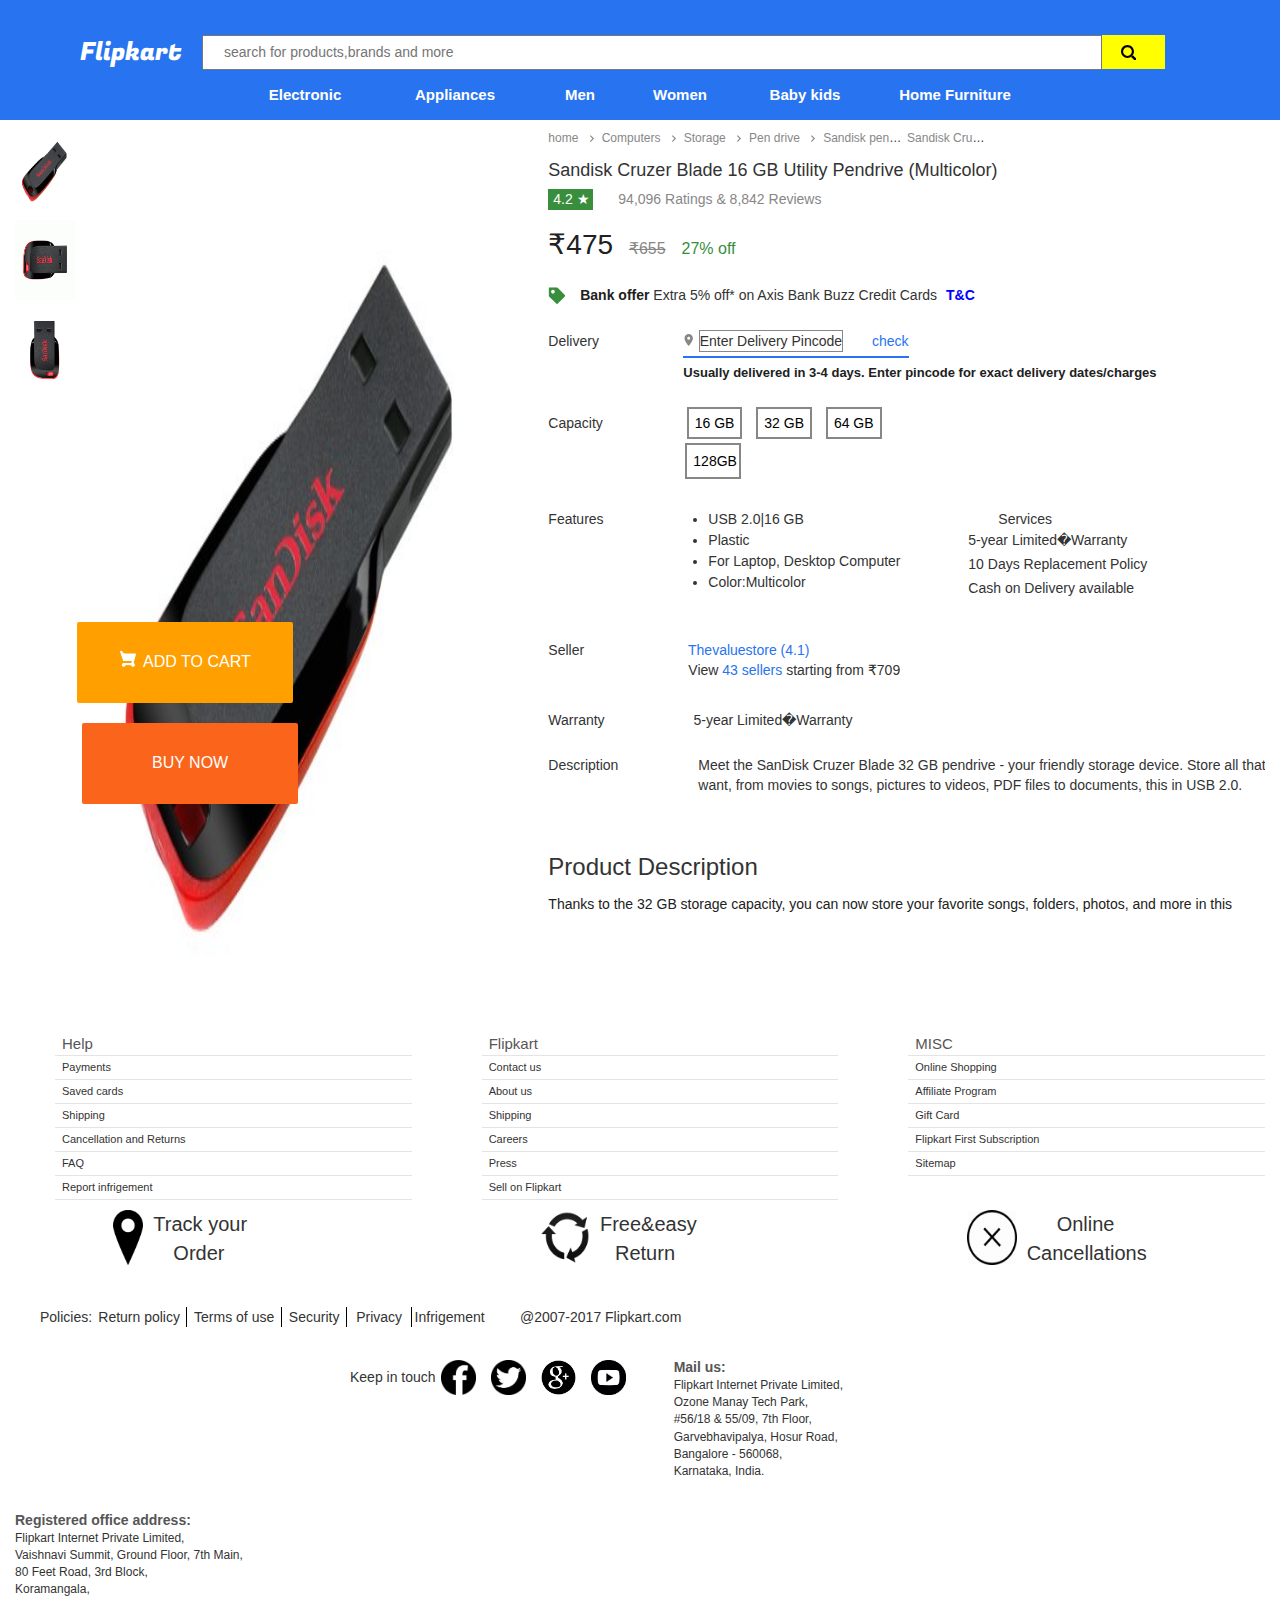
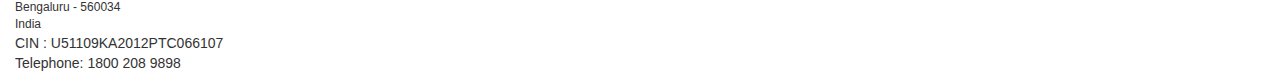
==== commit f6613710: "Add Pen container to the image" ====
--- a/flipkart1.html
+++ b/flipkart1.html
@@ -73,7 +73,7 @@
               </div><!--end of col-md-5-->
         
               <div class="col-md-7">
-        	  
+        	  <div class="pendrive-container">
         	  <div class="description1">
         	  	
         	       <div class="descrip1">
@@ -358,7 +358,7 @@
             </div>
             </div><!--end of container-fluid--> 
         </section><!--end of product-description--> 
-
+</div>
 
         <div class="footer">
         <div class="container-fluid">
--- a/flipkart1.css
+++ b/flipkart1.css
@@ -1,11 +1,17 @@
 *{
-	border:1px solid red;
+	/*border:1px solid red;*/
 }
 
 .clearfix:after {
   content: "";
   display: table;
   clear: both;
+}
+
+.pendrive-container{
+  height:88%;
+  overflow-y:scroll;
+  overflow-x:hidden;
 }
 
 .header{
